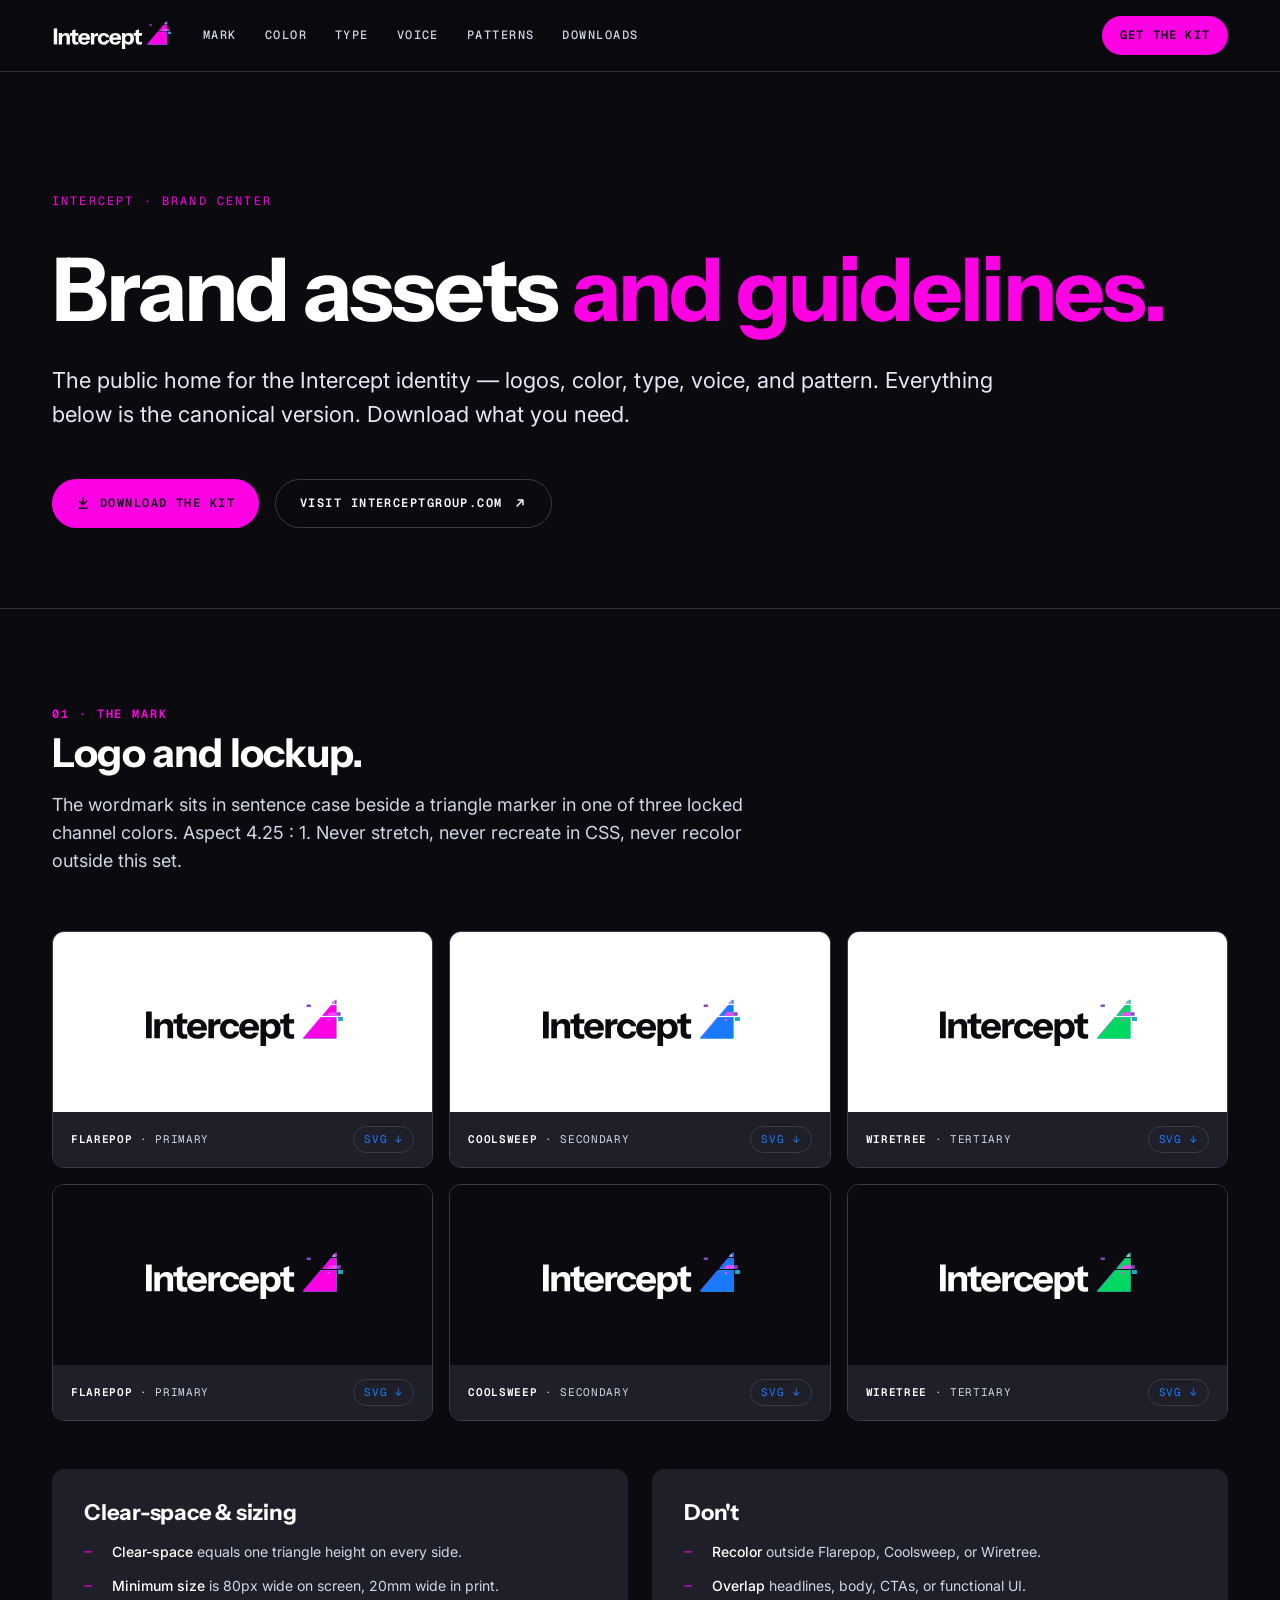
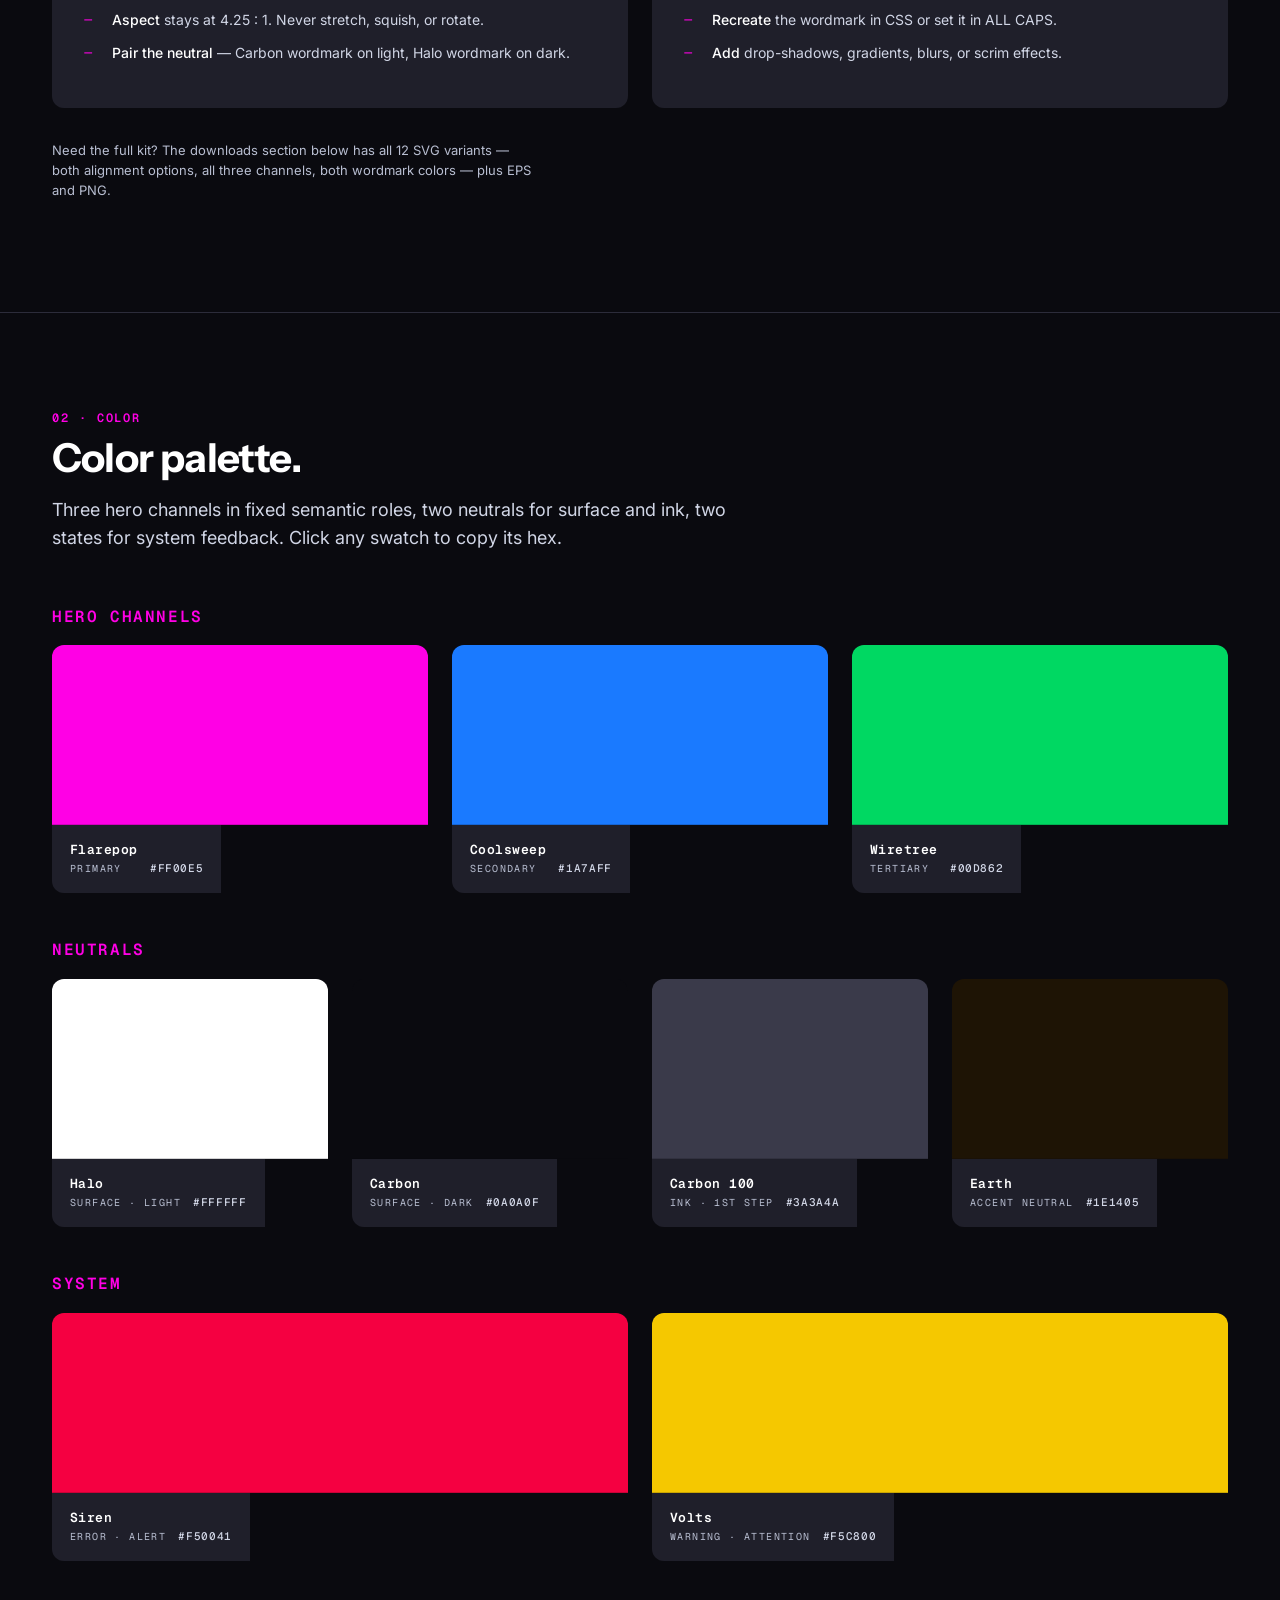
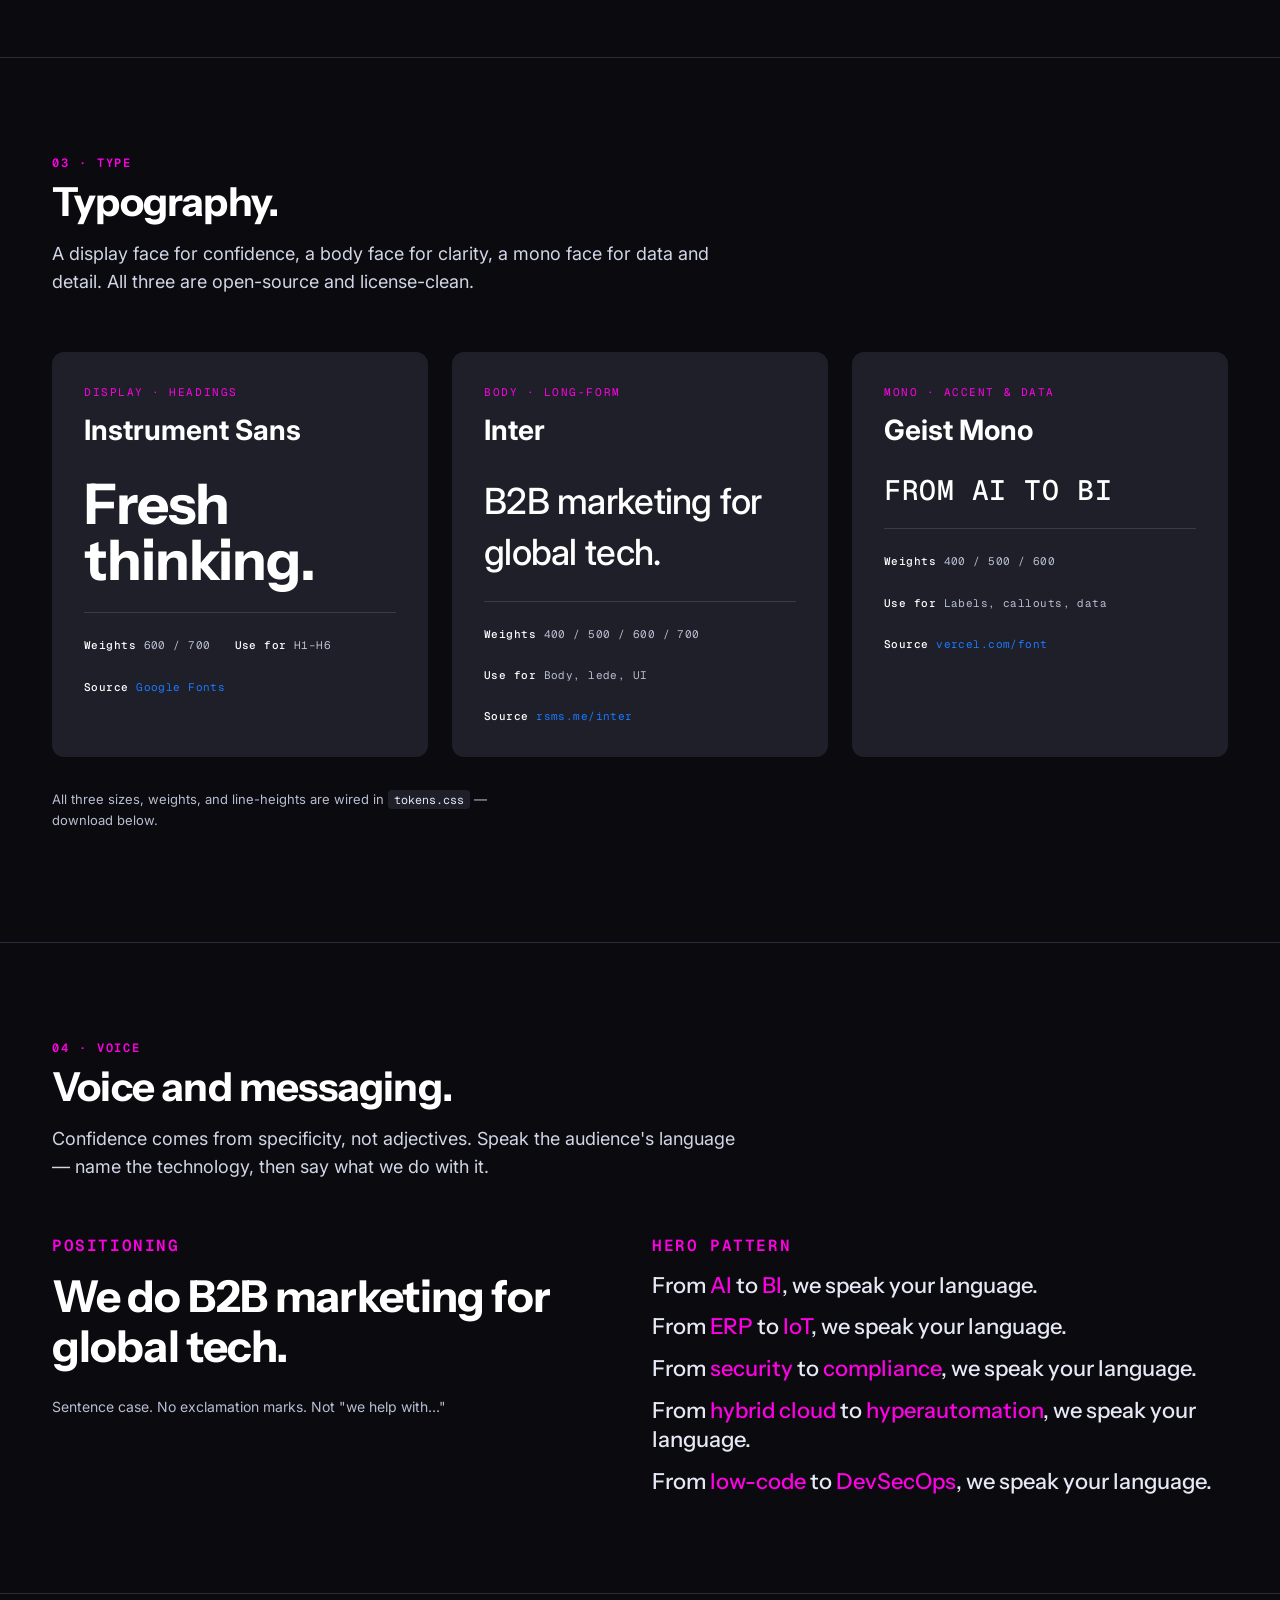
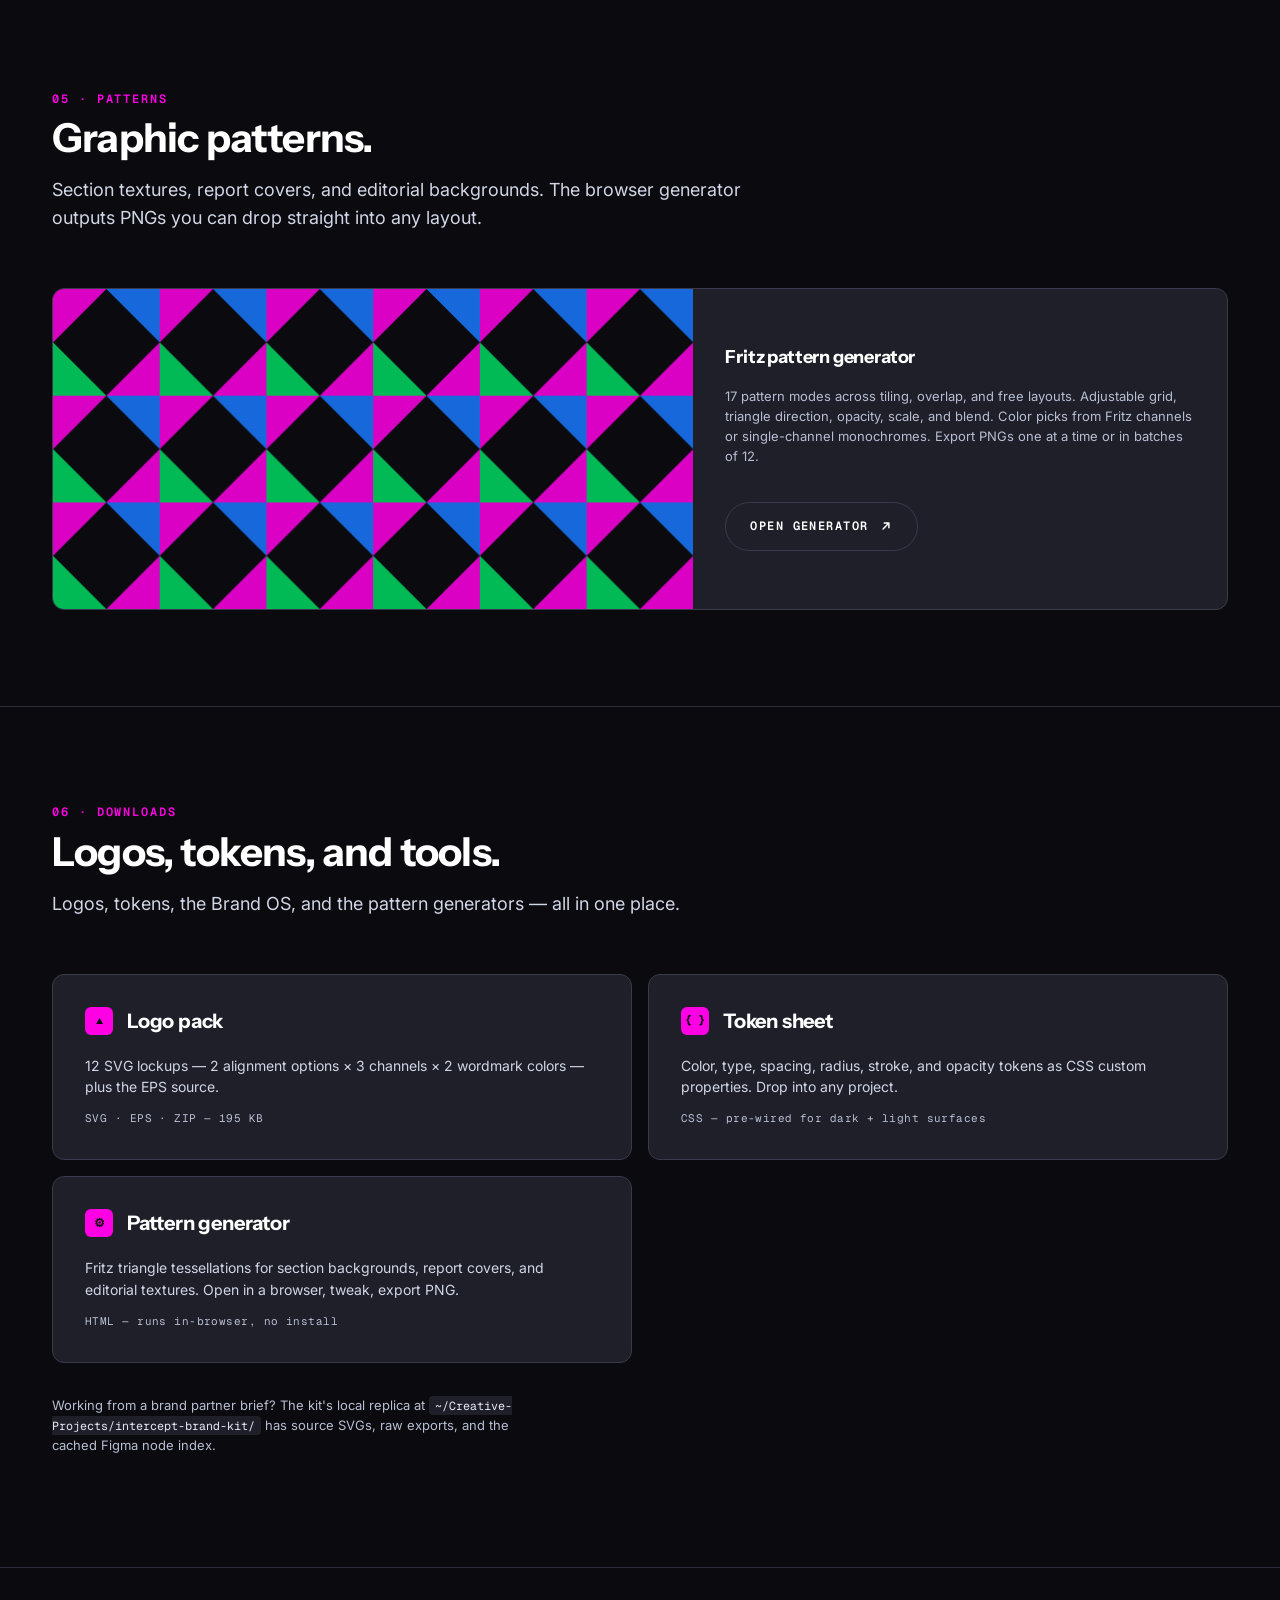
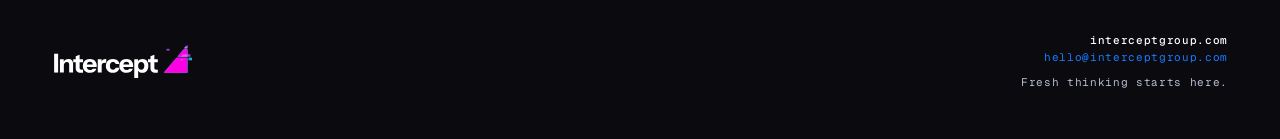
==== index.html @ 56658be9 "Intercept brand center — public brand book Self-contained brand book (logos, color, type, voice, pat" ====
<!doctype html>
<html lang="en">
<head>
  <meta charset="utf-8">
  <meta name="viewport" content="width=device-width, initial-scale=1">
  <title>Intercept brand center — logos, color, type, patterns, downloads</title>
  <meta name="description" content="The Intercept brand center. Download logos, copy color tokens, pull the type stack, and grab the Brand OS PDF.">

  <link rel="preconnect" href="https://fonts.googleapis.com">
  <link rel="preconnect" href="https://fonts.gstatic.com" crossorigin>
  <link href="https://fonts.googleapis.com/css2?family=Instrument+Sans:wght@500;600;700&family=Inter:wght@400;500;600;700&family=Geist+Mono:wght@400;500;600&display=swap" rel="stylesheet">

  <style>
    :root {
      /* Hero channels — locked semantic roles */
      --flarepop:   #ff00e5;   /* primary   */
      --coolsweep:  #1a7aff;   /* secondary */
      --wiretree:   #00d862;   /* tertiary  */

      /* System states */
      --siren:      #f50041;
      --volts:      #f5c800;

      /* Neutrals */
      --halo:       #ffffff;
      --halo-300:   #e6e9f5;
      --halo-400:   #d1d6e6;
      --halo-500:   #b8bed1;
      --carbon-100: #3a3a4a;
      --carbon-200: #2c2c3a;
      --carbon-300: #1f1f2a;
      --carbon-400: #14141c;
      --carbon-500: #0a0a0f;
      --earth:      #1e1405;

      /* Type stack */
      --font-display: 'Instrument Sans', system-ui, sans-serif;
      --font-body:    'Inter', system-ui, sans-serif;
      --font-mono:    'Geist Mono', ui-monospace, 'SF Mono', monospace;

      --container: 1240px;
      --r-s: 8px;
      --r-m: 12px;
      --r-l: 16px;
    }

    *, *::before, *::after { box-sizing: border-box; }
    html, body { margin: 0; padding: 0; }
    body {
      background: var(--carbon-500);
      color: var(--halo);
      font-family: var(--font-body);
      font-size: 16px;
      line-height: 1.55;
      -webkit-font-smoothing: antialiased;
    }

    a { color: var(--coolsweep); text-decoration: none; transition: color .15s; }
    a:hover { color: var(--flarepop); }

    /* === Type === */
    h1, h2, h3, h4 {
      font-family: var(--font-display);
      font-weight: 700;
      line-height: 1.1;
      letter-spacing: -0.02em;
      margin: 0 0 16px;
      color: var(--halo);
    }
    h1 { font-size: clamp(48px, 7vw, 88px); letter-spacing: -0.03em; }
    h2 { font-size: clamp(28px, 4vw, 40px); }
    h3 { font-size: 22px; letter-spacing: -0.01em; }
    h4 { font-size: 16px; font-family: var(--font-mono); font-weight: 600; letter-spacing: 0.1em; text-transform: uppercase; color: var(--flarepop); }
    p { margin: 0 0 16px; max-width: 60ch; }
    .lede { font-size: 18px; color: var(--halo-400); max-width: 64ch; }
    .muted { color: var(--halo-500); }
    code, kbd { font-family: var(--font-mono); font-size: 0.9em; background: var(--carbon-300); padding: 2px 6px; border-radius: 4px; color: var(--halo-300); }

    /* === Layout === */
    .container { max-width: var(--container); margin: 0 auto; padding: 0 32px; }
    section { padding: 96px 0; border-top: 1px solid var(--carbon-200); }
    section:first-of-type { border-top: 0; }
    section[data-anchor] { scroll-margin-top: 80px; }
    .section-num {
      font-family: var(--font-mono);
      font-size: 12px;
      font-weight: 600;
      letter-spacing: 0.16em;
      text-transform: uppercase;
      color: var(--flarepop);
      display: block;
      margin-bottom: 8px;
    }
    .section-head { margin-bottom: 56px; }
    .grid { display: grid; gap: 24px; }
    .grid--2 { grid-template-columns: repeat(2, 1fr); }
    .grid--3 { grid-template-columns: repeat(3, 1fr); }
    .grid--4 { grid-template-columns: repeat(4, 1fr); }
    .grid--auto { grid-template-columns: repeat(auto-fit, minmax(240px, 1fr)); }

    /* === Top nav === */
    .topbar {
      position: sticky; top: 0; z-index: 30;
      background: rgba(10, 10, 15, 0.86);
      backdrop-filter: blur(12px);
      -webkit-backdrop-filter: blur(12px);
      border-bottom: 1px solid var(--carbon-200);
    }
    .topbar__inner {
      display: flex; align-items: center; gap: 32px;
      max-width: var(--container); margin: 0 auto;
      padding: 16px 32px;
    }
    .topbar__logo svg { display: block; height: 28px; width: 119px; overflow: visible; }
    .topbar nav { display: flex; gap: 28px; flex-wrap: wrap; }
    .topbar nav a {
      font-family: var(--font-mono);
      font-size: 12px;
      font-weight: 500;
      letter-spacing: 0.12em;
      text-transform: uppercase;
      color: var(--halo-400);
    }
    .topbar nav a:hover { color: var(--halo); }
    .topbar__cta {
      margin-left: auto;
      padding: 10px 18px;
      background: var(--flarepop);
      color: var(--carbon-500);
      border-radius: 999px;
      font-family: var(--font-mono);
      font-size: 12px;
      font-weight: 600;
      letter-spacing: 0.1em;
      text-transform: uppercase;
    }
    .topbar__cta:hover { background: var(--halo); color: var(--carbon-500); }

    /* === Hero === */
    .hero { padding: 120px 0 80px; }
    .hero__eyebrow {
      font-family: var(--font-mono);
      font-size: 12px;
      letter-spacing: 0.18em;
      text-transform: uppercase;
      color: var(--flarepop);
      margin-bottom: 32px;
    }
    .hero h1 em { font-style: normal; color: var(--flarepop); }
    .hero__lede {
      font-size: 22px;
      color: var(--halo-300);
      max-width: 68ch;
      margin-top: 24px;
    }
    .hero__cta-row {
      margin-top: 48px;
      display: flex;
      gap: 16px;
      flex-wrap: wrap;
    }

    /* Buttons */
    .btn {
      display: inline-flex;
      align-items: center;
      gap: 10px;
      padding: 14px 24px;
      border-radius: 999px;
      font-family: var(--font-mono);
      font-size: 12px;
      font-weight: 600;
      letter-spacing: 0.12em;
      text-transform: uppercase;
      transition: transform .15s, background .15s, color .15s;
      cursor: pointer;
      border: 0;
    }
    .btn--primary {
      background: var(--flarepop);
      color: var(--carbon-500);
    }
    .btn--primary:hover { background: var(--halo); color: var(--carbon-500); }
    .btn--ghost {
      background: transparent;
      color: var(--halo);
      border: 1px solid var(--carbon-100);
    }
    .btn--ghost:hover { border-color: var(--flarepop); color: var(--flarepop); }
    .btn svg { width: 14px; height: 14px; flex: 0 0 14px; }

    /* === The mark === */
    .mark-grid {
      display: grid;
      grid-template-columns: repeat(3, 1fr);
      gap: 16px;
    }
    .lockup-card {
      border-radius: var(--r-m);
      overflow: hidden;
      border: 1px solid var(--carbon-100);
    }
    .lockup-card__canvas {
      display: flex;
      align-items: center;
      justify-content: center;
      padding: 56px 28px;
      min-height: 180px;
    }
    .lockup-card[data-bg="halo"]   .lockup-card__canvas { background: var(--halo); }
    .lockup-card[data-bg="carbon"] .lockup-card__canvas { background: var(--carbon-500); }
    .lockup-card__meta {
      display: flex;
      justify-content: space-between;
      align-items: center;
      gap: 12px;
      padding: 14px 18px;
      background: var(--carbon-300);
      font-family: var(--font-mono);
      font-size: 11px;
      letter-spacing: 0.06em;
      text-transform: uppercase;
      color: var(--halo-400);
    }
    .lockup-card__meta b { color: var(--halo); font-weight: 600; }
    .lockup-card__dl {
      font-family: var(--font-mono);
      font-size: 11px;
      letter-spacing: 0.08em;
      text-transform: uppercase;
      color: var(--coolsweep);
      padding: 4px 10px;
      border: 1px solid var(--carbon-100);
      border-radius: 999px;
      transition: all .15s;
    }
    .lockup-card__dl:hover {
      color: var(--carbon-500);
      background: var(--flarepop);
      border-color: var(--flarepop);
    }

    /* The lockup itself */
    .lockup-svg {
      display: block;
      width: 200px;
      aspect-ratio: 324.005 / 76.2147;
      overflow: visible;
    }
    .lockup--flarepop  { --logo-channel: var(--flarepop); }
    .lockup--coolsweep { --logo-channel: var(--coolsweep); }
    .lockup--wiretree  { --logo-channel: var(--wiretree); }
    .lockup--on-halo   { --logo-wordmark: var(--carbon-500); }
    .lockup--on-carbon { --logo-wordmark: var(--halo); }

    /* Mark rules card */
    .rules-card {
      background: var(--carbon-300);
      border-radius: var(--r-m);
      padding: 32px;
    }
    .rules-card h3 { color: var(--halo); margin-bottom: 16px; }
    .rules-card ul { list-style: none; padding: 0; margin: 0; }
    .rules-card li {
      position: relative;
      padding-left: 28px;
      margin-bottom: 12px;
      font-size: 14px;
      color: var(--halo-400);
      line-height: 1.55;
    }
    .rules-card li::before {
      content: "—";
      position: absolute; left: 0;
      color: var(--flarepop);
      font-family: var(--font-mono);
    }
    .rules-card li b { color: var(--halo); font-weight: 500; }

    /* === Color === */
    .swatch {
      position: relative;
      display: flex;
      flex-direction: column;
      border-radius: var(--r-m);
      overflow: hidden;
      cursor: pointer;
      background: transparent;
      border: 0;
      padding: 0;
      width: 100%;
      text-align: left;
      transition: transform .18s ease;
      font-family: inherit;
    }
    .swatch:hover { transform: translateY(-3px); }
    .swatch:focus-visible { outline: 2px solid var(--flarepop); outline-offset: 4px; }
    .swatch__chip {
      height: 180px;
      width: 100%;
      display: block;
      position: relative;
    }
    .swatch__chip::after {
      /* Hairline divider that respects the chip color — only visible on the
         transition between chip and meta, never as a full frame. */
      content: "";
      position: absolute;
      left: 0; right: 0; bottom: 0;
      height: 1px;
      background: rgba(10, 10, 15, 0.18);
    }
    .swatch__meta {
      padding: 16px 18px 18px;
      background: var(--carbon-300);
      display: flex;
      justify-content: space-between;
      align-items: flex-end;
      gap: 12px;
      font-family: var(--font-mono);
      font-size: 12px;
      letter-spacing: 0.04em;
    }
    .swatch__name {
      display: flex;
      flex-direction: column;
      gap: 4px;
    }
    .swatch__name b {
      color: var(--halo);
      font-weight: 600;
      font-size: 13px;
    }
    .swatch__role {
      font-size: 10px;
      letter-spacing: 0.14em;
      text-transform: uppercase;
      color: var(--halo-500);
    }
    .swatch__hex {
      color: var(--halo-400);
      font-variant-numeric: tabular-nums;
      font-weight: 500;
      font-size: 11px;
      letter-spacing: 0.06em;
      transition: color .15s;
    }
    .swatch:hover .swatch__hex { color: var(--halo); }
    .swatch.copied .swatch__hex { color: var(--wiretree); }
    .swatch.copied .swatch__hex::after {
      content: "  ✓";
      margin-left: 4px;
    }

    /* Pattern card — single wide variant */
    .pattern-card--wide {
      display: grid;
      grid-template-columns: 1.2fr 1fr;
      align-items: stretch;
    }
    .pattern-card--wide .pattern-card__preview {
      height: auto;
      min-height: 260px;
    }
    .pattern-card--wide .pattern-card__meta {
      padding: 32px;
      display: flex;
      flex-direction: column;
      gap: 12px;
      justify-content: center;
    }
    .pattern-card--wide .pattern-card__meta .btn { align-self: flex-start; margin-top: 8px; }
    @media (max-width: 760px) {
      .pattern-card--wide { grid-template-columns: 1fr; }
    }

    /* === Type === */
    .type-card {
      background: var(--carbon-300);
      border-radius: var(--r-m);
      padding: 32px;
    }
    .type-card__role {
      font-family: var(--font-mono);
      font-size: 11px;
      letter-spacing: 0.14em;
      text-transform: uppercase;
      color: var(--flarepop);
      margin-bottom: 8px;
    }
    .type-card__name {
      font-size: 28px;
      font-weight: 700;
      margin: 0 0 24px;
      color: var(--halo);
    }
    .type-sample {
      font-size: 56px;
      line-height: 1;
      margin: 24px 0;
      color: var(--halo);
      letter-spacing: -0.02em;
    }
    .type-sample--display { font-family: var(--font-display); font-weight: 700; }
    .type-sample--body    { font-family: var(--font-body);    font-weight: 500; font-size: 36px; line-height: 1.4; }
    .type-sample--mono    { font-family: var(--font-mono);    font-weight: 500; font-size: 28px; letter-spacing: 0.02em; }
    .type-card__meta {
      margin-top: 24px;
      padding-top: 24px;
      border-top: 1px solid var(--carbon-100);
      display: flex;
      gap: 24px;
      flex-wrap: wrap;
      font-family: var(--font-mono);
      font-size: 11px;
      color: var(--halo-500);
      letter-spacing: 0.04em;
    }
    .type-card__meta b { color: var(--halo); font-weight: 500; }

    /* === Voice === */
    .voice-quote {
      font-family: var(--font-display);
      font-weight: 700;
      font-size: clamp(28px, 4vw, 44px);
      line-height: 1.15;
      letter-spacing: -0.02em;
      color: var(--halo);
      max-width: 24ch;
      margin: 0 0 24px;
    }
    .voice-list {
      list-style: none;
      padding: 0;
      margin: 0;
      display: flex;
      flex-direction: column;
      gap: 12px;
    }
    .voice-list li {
      font-family: var(--font-display);
      font-weight: 500;
      font-size: 22px;
      color: var(--halo-300);
      line-height: 1.35;
    }
    .voice-list li b { color: var(--flarepop); font-weight: 500; }

    /* === Pattern === */
    .pattern-card {
      background: var(--carbon-300);
      border-radius: var(--r-m);
      overflow: hidden;
      border: 1px solid var(--carbon-100);
    }
    .pattern-card__preview {
      height: 180px;
      display: flex;
      align-items: center;
      justify-content: center;
      position: relative;
      overflow: hidden;
    }
    .pattern-card__preview svg { width: 100%; height: 100%; }
    .pattern-card__meta {
      padding: 20px 24px;
    }
    .pattern-card__meta h3 { font-size: 18px; margin-bottom: 6px; }
    .pattern-card__meta p { font-size: 13px; color: var(--halo-500); margin: 0 0 16px; }

    /* === Downloads === */
    .download-grid {
      display: grid;
      grid-template-columns: repeat(2, 1fr);
      gap: 16px;
    }
    .download-card {
      display: flex;
      flex-direction: column;
      gap: 20px;
      padding: 32px;
      background: var(--carbon-300);
      border-radius: var(--r-m);
      border: 1px solid var(--carbon-100);
      transition: border-color .15s;
    }
    .download-card:hover { border-color: var(--flarepop); }
    .download-card h3 {
      font-size: 20px;
      margin: 0;
      display: flex;
      align-items: center;
      gap: 14px;
    }
    .download-card h3 .ico {
      width: 28px;
      height: 28px;
      border-radius: 6px;
      background: var(--flarepop);
      display: inline-flex;
      align-items: center;
      justify-content: center;
      color: var(--carbon-500);
      font-family: var(--font-mono);
      font-weight: 700;
      font-size: 12px;
      flex: 0 0 28px;
    }
    .download-card p {
      font-size: 14px;
      color: var(--halo-400);
      margin: 0;
      flex: 1;
    }
    .download-card__meta {
      font-family: var(--font-mono);
      font-size: 11px;
      letter-spacing: 0.04em;
      color: var(--halo-500);
      margin-top: -8px;
    }

    /* === Footer === */
    footer {
      padding: 64px 0 48px;
      border-top: 1px solid var(--carbon-200);
    }
    footer .container {
      display: flex;
      align-items: center;
      justify-content: space-between;
      gap: 24px;
      flex-wrap: wrap;
    }
    footer .lockup-svg { width: 140px; }
    footer .footer-meta {
      font-family: var(--font-mono);
      font-size: 11px;
      letter-spacing: 0.06em;
      color: var(--halo-500);
      text-align: right;
    }
    footer .footer-meta b { color: var(--halo); font-weight: 500; }
    footer .footer-meta a { color: var(--coolsweep); }

    @media (max-width: 880px) {
      section { padding: 64px 0; }
      .topbar nav { display: none; }
      .mark-grid, .grid--2, .grid--3, .grid--4, .download-grid {
        grid-template-columns: 1fr;
      }
      .hero { padding: 64px 0 48px; }
      .hero__lede { font-size: 18px; }
    }
  </style>
</head>
<body>

<!-- ============ Lockup symbol library ============ -->
<svg width="0" height="0" style="position:absolute;pointer-events:none;" aria-hidden="true" focusable="false">
  <defs>
    <symbol id="intercept-lockup" viewBox="0 -9 324.005 76.2147" preserveAspectRatio="xMidYMid meet" overflow="visible">
      <g transform="translate(0, -8.78)">
        <g>
          <path d="M297.818 26.7875L302.654 21.1099H320.22V26.7875H297.818Z" fill="#8846C9"/>
          <path d="M305.145 7.49026L309.399 2.50825H311.162V7.49026H305.145Z" fill="#1DABC1"/>
          <path d="M272.002 8.52534H265.143V12.8442H272.002V8.52534Z" fill="#8846C9"/>
          <path d="M324.005 29.0518H315.901V35.2955H324.005V29.0518Z" fill="#1DABC1"/>
        </g>
        <g>
          <path opacity="0.7"  d="M312.062 29.1486V63.5754H258.144L287.407 29.1486H312.062ZM312.062 26.7228H289.469L303.768 9.90058H312.062V26.7228ZM312.062 7.47382H305.83L312.062 0.14179V7.47382Z" fill="#A855F7"/>
          <path opacity="0.42" d="M313.421 29.1485V63.4336H259.503L288.646 29.1485H313.421ZM313.421 26.7227H290.707L305.006 9.90044H313.421V26.7227ZM313.421 7.47368H307.069L313.421 4.57764e-05V7.47368Z" fill="#6366F1"/>
          <path opacity="0.7"  d="M314.102 29.1493V63.9999H260.183L289.806 29.1493H314.102ZM314.102 26.7225H291.869L306.168 9.90025H314.102V26.7225ZM314.102 7.47349H308.23L314.102 0.566262V7.47349Z" fill="#22D3EE"/>
        </g>
        <path d="M313.195 29.2138V63.8583H259.277L288.724 29.2138H313.195ZM313.195 26.787H290.787L305.126 9.91692H313.195V26.787ZM313.195 7.49016H307.189L313.195 0.424735V7.49016Z" fill="var(--logo-channel, #FF00E5)"/>
        <g>
          <path d="M303.01 32.5619H299.063V35.3926H303.01V32.5619Z" fill="#5154C4"/>
          <path d="M313.2 26.7875H297.818L302.654 21.1099H313.2V26.7875Z"  fill="#FF44F9"/>
          <path d="M307.183 7.49016L311.162 2.81548V7.49016H307.183Z"       fill="#FFA9F8"/>
          <path d="M299.063 32.5619H303.01V35.3926H299.063V32.5619Z"         fill="#FF52F9"/>
        </g>
      </g>
      <g fill="var(--logo-wordmark, #ffffff)">
        <path d="M4.85695 54.8039V11.2147H14.1252V54.8039H4.85695Z"/>
        <path d="M18.3324 54.8039V23.9282H27.1794V31.1931H27.36V54.8039H18.3324ZM39.6976 54.8039V35.6731C39.6976 33.9779 39.2563 32.7066 38.3736 31.859C37.531 31.0115 36.2872 30.5877 34.6422 30.5877C33.2379 30.5877 31.9741 30.9106 30.8506 31.5563C29.7673 32.2021 28.9047 33.09 28.2627 34.2201C27.6609 35.3502 27.36 36.6821 27.36 38.2158L26.5776 30.7693C27.5807 28.5091 29.0451 26.7131 30.971 25.3812C32.937 24.0089 35.3443 23.3228 38.193 23.3228C41.6034 23.3228 44.2114 24.2915 46.0169 26.2288C47.8224 28.1257 48.7252 30.6886 48.7252 33.9174V54.8039H39.6976Z"/>
        <path d="M66.4586 55.4698C62.5266 55.4698 59.5977 54.5214 57.6718 52.6244C55.7861 50.6871 54.8432 47.761 54.8432 43.8461V17.0266L63.8707 13.6363V44.1488C63.8707 45.521 64.2519 46.5502 65.0142 47.2363C65.7766 47.9224 66.9602 48.2655 68.5651 48.2655C69.1669 48.2655 69.7286 48.205 70.2502 48.0839C70.7718 47.9628 71.2934 47.8215 71.815 47.6601V54.5617C71.2934 54.8442 70.5511 55.0662 69.5882 55.2277C68.6654 55.3891 67.6222 55.4698 66.4586 55.4698ZM49.1258 30.8298V23.9282H71.815V30.8298H49.1258Z"/>
        <path d="M88.2042 55.4093C84.7938 55.4093 81.8247 54.7434 79.297 53.4115C76.7693 52.0392 74.8033 50.1423 73.399 47.7206C72.0349 45.299 71.3528 42.5142 71.3528 39.3661C71.3528 36.1776 72.0349 33.3927 73.399 31.0115C74.8033 28.5898 76.7493 26.7131 79.2368 25.3812C81.7244 24.0089 84.6132 23.3228 87.9033 23.3228C91.073 23.3228 93.8213 23.9686 96.1484 25.2601C98.4755 26.5516 100.281 28.3477 101.565 30.6482C102.849 32.9488 103.491 35.6529 103.491 38.7606C103.491 39.4064 103.471 40.0118 103.431 40.5769C103.391 41.1015 103.33 41.606 103.25 42.0904H76.6489V36.0969H95.9679L94.4031 37.1866C94.4031 34.6843 93.8013 32.8479 92.5976 31.6774C91.434 30.4666 89.8292 29.8612 87.7829 29.8612C85.4157 29.8612 83.5701 30.6684 82.246 32.2828C80.9621 33.8972 80.3201 36.3188 80.3201 39.5477C80.3201 42.6958 80.9621 45.0367 82.246 46.5704C83.5701 48.1041 85.5361 48.8709 88.144 48.8709C89.5884 48.8709 90.8322 48.6288 91.8754 48.1444C92.9186 47.6601 93.701 46.8731 94.2226 45.7834H102.708C101.705 48.77 99.9801 51.1311 97.5327 52.8666C95.1253 54.5617 92.0158 55.4093 88.2042 55.4093Z"/>
        <path d="M105.911 54.8039V23.9282H114.758V31.1931H114.939V54.8039H105.911ZM114.939 38.7001L114.156 31.3747C114.879 28.7513 116.062 26.7534 117.707 25.3812C119.352 24.0089 121.399 23.3228 123.846 23.3228C124.608 23.3228 125.17 23.4035 125.531 23.565V32.0406C125.331 31.9599 125.05 31.9196 124.689 31.9196C124.328 31.8792 123.886 31.859 123.365 31.859C120.476 31.859 118.349 32.3837 116.985 33.4331C115.621 34.4421 114.939 36.1978 114.939 38.7001Z"/>
        <path d="M140.916 55.4093C137.706 55.4093 134.877 54.7232 132.43 53.3509C129.982 51.9787 128.056 50.0817 126.652 47.6601C125.288 45.2385 124.606 42.4738 124.606 39.3661C124.606 36.2583 125.288 33.4936 126.652 31.072C128.056 28.6504 129.982 26.7534 132.43 25.3812C134.877 24.0089 137.706 23.3228 140.916 23.3228C143.604 23.3228 146.011 23.8273 148.138 24.8363C150.304 25.805 152.07 27.157 153.434 28.8925C154.838 30.628 155.741 32.6662 156.142 35.0071H147.415C146.974 33.5138 146.172 32.3837 145.008 31.6169C143.885 30.85 142.561 30.4666 141.036 30.4666C139.592 30.4666 138.328 30.8298 137.244 31.5563C136.201 32.2828 135.399 33.312 134.837 34.6439C134.275 35.9758 133.995 37.5498 133.995 39.3661C133.995 41.1823 134.275 42.7563 134.837 44.0882C135.399 45.4201 136.201 46.4493 137.244 47.1758C138.328 47.9023 139.592 48.2655 141.036 48.2655C142.561 48.2655 143.885 47.8821 145.008 47.1152C146.172 46.3484 146.974 45.2183 147.415 43.725H156.142C155.741 46.0659 154.838 48.1041 153.434 49.8396C152.07 51.5751 150.304 52.9473 148.138 53.9563C146.011 54.925 143.604 55.4093 140.916 55.4093Z"/>
        <path d="M172.668 55.4093C169.258 55.4093 166.289 54.7434 163.761 53.4115C161.233 52.0392 159.267 50.1423 157.863 47.7206C156.499 45.299 155.817 42.5142 155.817 39.3661C155.817 36.1776 156.499 33.3927 157.863 31.0115C159.267 28.5898 161.213 26.7131 163.701 25.3812C166.188 24.0089 169.077 23.3228 172.367 23.3228C175.537 23.3228 178.285 23.9686 180.612 25.2601C182.939 26.5516 184.745 28.3477 186.029 30.6482C187.313 32.9488 187.955 35.6529 187.955 38.7606C187.955 39.4064 187.935 40.0118 187.895 40.5769C187.854 41.1015 187.794 41.606 187.714 42.0904H161.113V36.0969H180.432L178.867 37.1866C178.867 34.6843 178.265 32.8479 177.062 31.6774C175.898 30.4666 174.293 29.8612 172.247 29.8612C169.88 29.8612 168.034 30.6684 166.71 32.2828C165.426 33.8972 164.784 36.3188 164.784 39.5477C164.784 42.6958 165.426 45.0367 166.71 46.5704C168.034 48.1041 170 48.8709 172.608 48.8709C174.052 48.8709 175.296 48.6288 176.339 48.1444C177.383 47.6601 178.165 46.8731 178.687 45.7834H187.172C186.169 48.77 184.444 51.1311 181.997 52.8666C179.589 54.5617 176.48 55.4093 172.668 55.4093Z"/>
        <path d="M209.092 55.4093C206.163 55.4093 203.816 54.7232 202.051 53.3509C200.286 51.9787 199.242 50.1019 198.921 47.7206L199.403 47.6601V67.2147H190.375V23.9282H199.222V30.7693L198.681 30.6482C199.122 28.388 200.326 26.6122 202.292 25.3206C204.258 23.9888 206.685 23.3228 209.574 23.3228C212.342 23.3228 214.73 23.9888 216.736 25.3206C218.782 26.6122 220.347 28.4486 221.43 30.8298C222.553 33.2111 223.115 36.0161 223.115 39.245C223.115 42.5142 222.533 45.3596 221.37 47.7812C220.206 50.2028 218.581 52.0796 216.495 53.4115C214.409 54.7434 211.941 55.4093 209.092 55.4093ZM206.565 48.1444C208.691 48.1444 210.416 47.3776 211.74 45.8439C213.064 44.3102 213.727 42.1307 213.727 39.3055C213.727 36.4803 213.044 34.321 211.68 32.8277C210.356 31.3343 208.611 30.5877 206.444 30.5877C204.358 30.5877 202.633 31.3545 201.269 32.8882C199.944 34.3815 199.282 36.5408 199.282 39.3661C199.282 42.1913 199.944 44.3707 201.269 45.9044C202.633 47.3978 204.398 48.1444 206.565 48.1444Z"/>
        <path d="M239.501 55.4698C235.569 55.4698 232.64 54.5214 230.714 52.6244C228.828 50.6871 227.885 47.761 227.885 43.8461V17.0266L236.913 13.6363V44.1488C236.913 45.521 237.294 46.5502 238.056 47.2363C238.819 47.9224 240.002 48.2655 241.607 48.2655C242.209 48.2655 242.771 48.205 243.292 48.0839C243.814 47.9628 244.335 47.8215 244.857 47.6601V54.5617C244.335 54.8442 243.593 55.0662 242.63 55.2277C241.707 55.3891 240.664 55.4698 239.501 55.4698ZM222.168 30.8298V23.9282H244.857V30.8298H222.168Z"/>
      </g>
    </symbol>
  </defs>
</svg>

<!-- ============ Top nav ============ -->
<header class="topbar">
  <div class="topbar__inner">
    <a href="#top" class="topbar__logo" aria-label="Intercept">
      <svg class="lockup--flarepop lockup--on-carbon"><use href="#intercept-lockup"/></svg>
    </a>
    <nav>
      <a href="#mark">Mark</a>
      <a href="#color">Color</a>
      <a href="#type">Type</a>
      <a href="#voice">Voice</a>
      <a href="#patterns">Patterns</a>
      <a href="#downloads">Downloads</a>
    </nav>
    <a class="topbar__cta" href="#downloads">Get the kit</a>
  </div>
</header>

<!-- ============ Hero ============ -->
<section class="hero" id="top">
  <div class="container">
    <p class="hero__eyebrow">Intercept · brand center</p>
    <h1>Brand assets <em>and guidelines.</em></h1>
    <p class="hero__lede">The public home for the Intercept identity — logos, color, type, voice, and pattern. Everything below is the canonical version. Download what you need.</p>
    <div class="hero__cta-row">
      <a class="btn btn--primary" href="#downloads">
        <svg viewBox="0 0 24 24" fill="none" stroke="currentColor" stroke-width="2.5" stroke-linecap="round" stroke-linejoin="round"><path d="M12 3v12m-6-6l6 6 6-6"/><path d="M5 21h14"/></svg>
        Download the kit
      </a>
      <a class="btn btn--ghost" href="https://interceptgroup.com" target="_blank" rel="noopener">
        Visit interceptgroup.com
        <svg viewBox="0 0 24 24" fill="none" stroke="currentColor" stroke-width="2.5" stroke-linecap="round" stroke-linejoin="round"><path d="M7 17L17 7M9 7h8v8"/></svg>
      </a>
    </div>
  </div>
</section>

<!-- ============ The mark ============ -->
<section id="mark" data-anchor>
  <div class="container">
    <header class="section-head">
      <span class="section-num">01 · The mark</span>
      <h2>Logo and lockup.</h2>
      <p class="lede">The wordmark sits in sentence case beside a triangle marker in one of three locked channel colors. Aspect 4.25 : 1. Never stretch, never recreate in CSS, never recolor outside this set.</p>
    </header>

    <div class="mark-grid">

      <article class="lockup-card" data-bg="halo">
        <div class="lockup-card__canvas">
          <svg class="lockup-svg lockup--flarepop lockup--on-halo" aria-label="Intercept lockup, Flarepop, light bg"><use href="#intercept-lockup"/></svg>
        </div>
        <div class="lockup-card__meta">
          <span><b>Flarepop</b> · primary</span>
          <a class="lockup-card__dl" href="assets/logo/pack/intercept-lockup-baseline-flarepop-on-halo.svg" download>SVG ↓</a>
        </div>
      </article>

      <article class="lockup-card" data-bg="halo">
        <div class="lockup-card__canvas">
          <svg class="lockup-svg lockup--coolsweep lockup--on-halo" aria-label="Intercept lockup, Coolsweep, light bg"><use href="#intercept-lockup"/></svg>
        </div>
        <div class="lockup-card__meta">
          <span><b>Coolsweep</b> · secondary</span>
          <a class="lockup-card__dl" href="assets/logo/pack/intercept-lockup-baseline-coolsweep-on-halo.svg" download>SVG ↓</a>
        </div>
      </article>

      <article class="lockup-card" data-bg="halo">
        <div class="lockup-card__canvas">
          <svg class="lockup-svg lockup--wiretree lockup--on-halo" aria-label="Intercept lockup, Wiretree, light bg"><use href="#intercept-lockup"/></svg>
        </div>
        <div class="lockup-card__meta">
          <span><b>Wiretree</b> · tertiary</span>
          <a class="lockup-card__dl" href="assets/logo/pack/intercept-lockup-baseline-wiretree-on-halo.svg" download>SVG ↓</a>
        </div>
      </article>

      <article class="lockup-card" data-bg="carbon">
        <div class="lockup-card__canvas">
          <svg class="lockup-svg lockup--flarepop lockup--on-carbon" aria-label="Intercept lockup, Flarepop, dark bg"><use href="#intercept-lockup"/></svg>
        </div>
        <div class="lockup-card__meta">
          <span><b>Flarepop</b> · primary</span>
          <a class="lockup-card__dl" href="assets/logo/pack/intercept-lockup-baseline-flarepop-on-carbon.svg" download>SVG ↓</a>
        </div>
      </article>

      <article class="lockup-card" data-bg="carbon">
        <div class="lockup-card__canvas">
          <svg class="lockup-svg lockup--coolsweep lockup--on-carbon" aria-label="Intercept lockup, Coolsweep, dark bg"><use href="#intercept-lockup"/></svg>
        </div>
        <div class="lockup-card__meta">
          <span><b>Coolsweep</b> · secondary</span>
          <a class="lockup-card__dl" href="assets/logo/pack/intercept-lockup-baseline-coolsweep-on-carbon.svg" download>SVG ↓</a>
        </div>
      </article>

      <article class="lockup-card" data-bg="carbon">
        <div class="lockup-card__canvas">
          <svg class="lockup-svg lockup--wiretree lockup--on-carbon" aria-label="Intercept lockup, Wiretree, dark bg"><use href="#intercept-lockup"/></svg>
        </div>
        <div class="lockup-card__meta">
          <span><b>Wiretree</b> · tertiary</span>
          <a class="lockup-card__dl" href="assets/logo/pack/intercept-lockup-baseline-wiretree-on-carbon.svg" download>SVG ↓</a>
        </div>
      </article>

    </div>

    <div class="grid grid--2" style="margin-top:48px;">
      <div class="rules-card">
        <h3>Clear-space & sizing</h3>
        <ul>
          <li><b>Clear-space</b> equals one triangle height on every side.</li>
          <li><b>Minimum size</b> is 80px wide on screen, 20mm wide in print.</li>
          <li><b>Aspect</b> stays at 4.25 : 1. Never stretch, squish, or rotate.</li>
          <li><b>Pair the neutral</b> — Carbon wordmark on light, Halo wordmark on dark.</li>
        </ul>
      </div>
      <div class="rules-card">
        <h3>Don't</h3>
        <ul>
          <li><b>Recolor</b> outside Flarepop, Coolsweep, or Wiretree.</li>
          <li><b>Overlap</b> headlines, body, CTAs, or functional UI.</li>
          <li><b>Recreate</b> the wordmark in CSS or set it in ALL CAPS.</li>
          <li><b>Add</b> drop-shadows, gradients, blurs, or scrim effects.</li>
        </ul>
      </div>
    </div>

    <p class="muted" style="margin-top:32px;font-size:13px;">Need the full kit? The downloads section below has all 12 SVG variants — both alignment options, all three channels, both wordmark colors — plus EPS and PNG.</p>
  </div>
</section>

<!-- ============ Color ============ -->
<section id="color" data-anchor>
  <div class="container">
    <header class="section-head">
      <span class="section-num">02 · Color</span>
      <h2>Color palette.</h2>
      <p class="lede">Three hero channels in fixed semantic roles, two neutrals for surface and ink, two states for system feedback. Click any swatch to copy its hex.</p>
    </header>

    <h4 style="margin-bottom:20px;">Hero channels</h4>
    <div class="grid grid--3" style="margin-bottom:48px;">
      <button class="swatch" data-hex="#FF00E5" type="button">
        <div class="swatch__chip" style="background:#ff00e5;"></div>
        <div class="swatch__meta">
          <span class="swatch__name"><b>Flarepop</b><span class="swatch__role">primary</span></span>
          <span class="swatch__hex">#FF00E5</span>
        </div>
      </button>
      <button class="swatch" data-hex="#1A7AFF" type="button">
        <div class="swatch__chip" style="background:#1a7aff;"></div>
        <div class="swatch__meta">
          <span class="swatch__name"><b>Coolsweep</b><span class="swatch__role">secondary</span></span>
          <span class="swatch__hex">#1A7AFF</span>
        </div>
      </button>
      <button class="swatch" data-hex="#00D862" type="button">
        <div class="swatch__chip" style="background:#00d862;"></div>
        <div class="swatch__meta">
          <span class="swatch__name"><b>Wiretree</b><span class="swatch__role">tertiary</span></span>
          <span class="swatch__hex">#00D862</span>
        </div>
      </button>
    </div>

    <h4 style="margin-bottom:20px;">Neutrals</h4>
    <div class="grid grid--4" style="margin-bottom:48px;">
      <button class="swatch" data-hex="#FFFFFF" type="button">
        <div class="swatch__chip" style="background:#ffffff;"></div>
        <div class="swatch__meta">
          <span class="swatch__name"><b>Halo</b><span class="swatch__role">surface · light</span></span>
          <span class="swatch__hex">#FFFFFF</span>
        </div>
      </button>
      <button class="swatch" data-hex="#0A0A0F" type="button">
        <div class="swatch__chip" style="background:#0a0a0f;"></div>
        <div class="swatch__meta">
          <span class="swatch__name"><b>Carbon</b><span class="swatch__role">surface · dark</span></span>
          <span class="swatch__hex">#0A0A0F</span>
        </div>
      </button>
      <button class="swatch" data-hex="#3A3A4A" type="button">
        <div class="swatch__chip" style="background:#3a3a4a;"></div>
        <div class="swatch__meta">
          <span class="swatch__name"><b>Carbon 100</b><span class="swatch__role">ink · 1st step</span></span>
          <span class="swatch__hex">#3A3A4A</span>
        </div>
      </button>
      <button class="swatch" data-hex="#1E1405" type="button">
        <div class="swatch__chip" style="background:#1e1405;"></div>
        <div class="swatch__meta">
          <span class="swatch__name"><b>Earth</b><span class="swatch__role">accent neutral</span></span>
          <span class="swatch__hex">#1E1405</span>
        </div>
      </button>
    </div>

    <h4 style="margin-bottom:20px;">System</h4>
    <div class="grid grid--2">
      <button class="swatch" data-hex="#F50041" type="button">
        <div class="swatch__chip" style="background:#f50041;"></div>
        <div class="swatch__meta">
          <span class="swatch__name"><b>Siren</b><span class="swatch__role">error · alert</span></span>
          <span class="swatch__hex">#F50041</span>
        </div>
      </button>
      <button class="swatch" data-hex="#F5C800" type="button">
        <div class="swatch__chip" style="background:#f5c800;"></div>
        <div class="swatch__meta">
          <span class="swatch__name"><b>Volts</b><span class="swatch__role">warning · attention</span></span>
          <span class="swatch__hex">#F5C800</span>
        </div>
      </button>
    </div>
  </div>
</section>

<!-- ============ Type ============ -->
<section id="type" data-anchor>
  <div class="container">
    <header class="section-head">
      <span class="section-num">03 · Type</span>
      <h2>Typography.</h2>
      <p class="lede">A display face for confidence, a body face for clarity, a mono face for data and detail. All three are open-source and license-clean.</p>
    </header>

    <div class="grid grid--auto">

      <div class="type-card">
        <div class="type-card__role">Display · headings</div>
        <div class="type-card__name">Instrument Sans</div>
        <div class="type-sample type-sample--display">Fresh thinking.</div>
        <div class="type-card__meta">
          <span><b>Weights</b> 600 / 700</span>
          <span><b>Use for</b> H1–H6</span>
          <span><b>Source</b> <a href="https://fonts.google.com/specimen/Instrument+Sans" target="_blank" rel="noopener">Google Fonts</a></span>
        </div>
      </div>

      <div class="type-card">
        <div class="type-card__role">Body · long-form</div>
        <div class="type-card__name">Inter</div>
        <div class="type-sample type-sample--body">B2B marketing for global tech.</div>
        <div class="type-card__meta">
          <span><b>Weights</b> 400 / 500 / 600 / 700</span>
          <span><b>Use for</b> Body, lede, UI</span>
          <span><b>Source</b> <a href="https://rsms.me/inter/" target="_blank" rel="noopener">rsms.me/inter</a></span>
        </div>
      </div>

      <div class="type-card">
        <div class="type-card__role">Mono · accent &amp; data</div>
        <div class="type-card__name">Geist Mono</div>
        <div class="type-sample type-sample--mono">FROM AI TO BI</div>
        <div class="type-card__meta">
          <span><b>Weights</b> 400 / 500 / 600</span>
          <span><b>Use for</b> Labels, callouts, data</span>
          <span><b>Source</b> <a href="https://vercel.com/font" target="_blank" rel="noopener">vercel.com/font</a></span>
        </div>
      </div>

    </div>

    <p class="muted" style="margin-top:32px;font-size:13px;">All three sizes, weights, and line-heights are wired in <code>tokens.css</code> — download below.</p>
  </div>
</section>

<!-- ============ Voice ============ -->
<section id="voice" data-anchor>
  <div class="container">
    <header class="section-head">
      <span class="section-num">04 · Voice</span>
      <h2>Voice and messaging.</h2>
      <p class="lede">Confidence comes from specificity, not adjectives. Speak the audience's language — name the technology, then say what we do with it.</p>
    </header>

    <div class="grid grid--2">

      <div>
        <h4 style="margin-bottom:16px;">Positioning</h4>
        <p class="voice-quote">We do B2B marketing for global tech.</p>
        <p class="muted" style="font-size:14px;">Sentence case. No exclamation marks. Not "we help with…"</p>
      </div>

      <div>
        <h4 style="margin-bottom:16px;">Hero pattern</h4>
        <ul class="voice-list">
          <li>From <b>AI</b> to <b>BI</b>, we speak your language.</li>
          <li>From <b>ERP</b> to <b>IoT</b>, we speak your language.</li>
          <li>From <b>security</b> to <b>compliance</b>, we speak your language.</li>
          <li>From <b>hybrid cloud</b> to <b>hyperautomation</b>, we speak your language.</li>
          <li>From <b>low-code</b> to <b>DevSecOps</b>, we speak your language.</li>
        </ul>
      </div>

    </div>
  </div>
</section>

<!-- ============ Patterns ============ -->
<section id="patterns" data-anchor>
  <div class="container">
    <header class="section-head">
      <span class="section-num">05 · Patterns</span>
      <h2>Graphic patterns.</h2>
      <p class="lede">Section textures, report covers, and editorial backgrounds. The browser generator outputs PNGs you can drop straight into any layout.</p>
    </header>

    <article class="pattern-card pattern-card--wide">
      <div class="pattern-card__preview" style="background:#0a0a0f;">
        <svg viewBox="0 0 240 120" xmlns="http://www.w3.org/2000/svg">
          <defs>
            <pattern id="quilt" x="0" y="0" width="40" height="40" patternUnits="userSpaceOnUse">
              <polygon points="0,0 20,0 0,20" fill="#ff00e5" opacity="0.85"/>
              <polygon points="40,0 20,0 40,20" fill="#1a7aff" opacity="0.85"/>
              <polygon points="0,40 20,40 0,20" fill="#00d862" opacity="0.85"/>
              <polygon points="40,40 20,40 40,20" fill="#ff00e5" opacity="0.85"/>
            </pattern>
          </defs>
          <rect width="240" height="120" fill="url(#quilt)"/>
        </svg>
      </div>
      <div class="pattern-card__meta">
        <h3>Fritz pattern generator</h3>
        <p>17 pattern modes across tiling, overlap, and free layouts. Adjustable grid, triangle direction, opacity, scale, and blend. Color picks from Fritz channels or single-channel monochromes. Export PNGs one at a time or in batches of 12.</p>
        <a class="btn btn--ghost" href="generators/fritz-pattern-public.html" target="_blank" rel="noopener">
          Open generator
          <svg viewBox="0 0 24 24" fill="none" stroke="currentColor" stroke-width="2.5" stroke-linecap="round" stroke-linejoin="round"><path d="M7 17L17 7M9 7h8v8"/></svg>
        </a>
      </div>
    </article>
  </div>
</section>

<!-- ============ Downloads ============ -->
<section id="downloads" data-anchor>
  <div class="container">
    <header class="section-head">
      <span class="section-num">06 · Downloads</span>
      <h2>Logos, tokens, and tools.</h2>
      <p class="lede">Logos, tokens, the Brand OS, and the pattern generators — all in one place.</p>
    </header>

    <div class="download-grid">

      <a class="download-card" href="assets/logo/intercept-logo-pack.zip" download>
        <h3><span class="ico">▲</span>Logo pack</h3>
        <p>12 SVG lockups — 2 alignment options × 3 channels × 2 wordmark colors — plus the EPS source.</p>
        <span class="download-card__meta">SVG · EPS · ZIP — 195 KB</span>
      </a>

      <a class="download-card" href="tokens.css" download>
        <h3><span class="ico">{ }</span>Token sheet</h3>
        <p>Color, type, spacing, radius, stroke, and opacity tokens as CSS custom properties. Drop into any project.</p>
        <span class="download-card__meta">CSS — pre-wired for dark + light surfaces</span>
      </a>

      <a class="download-card" href="generators/fritz-pattern-public.html" target="_blank" rel="noopener">
        <h3><span class="ico">⚙</span>Pattern generator</h3>
        <p>Fritz triangle tessellations for section backgrounds, report covers, and editorial textures. Open in a browser, tweak, export PNG.</p>
        <span class="download-card__meta">HTML — runs in-browser, no install</span>
      </a>

    </div>

    <p class="muted" style="margin-top:32px;font-size:13px;">Working from a brand partner brief? The kit's local replica at <code>~/Creative-Projects/intercept-brand-kit/</code> has source SVGs, raw exports, and the cached Figma node index.</p>
  </div>
</section>

<!-- ============ Footer ============ -->
<footer>
  <div class="container">
    <svg class="lockup-svg lockup--flarepop lockup--on-carbon" aria-label="Intercept"><use href="#intercept-lockup"/></svg>
    <div class="footer-meta">
      <div><b>interceptgroup.com</b></div>
      <div><a href="mailto:hello@interceptgroup.com">hello@interceptgroup.com</a></div>
      <div style="margin-top:8px;color:var(--halo-500);">Fresh thinking starts here.</div>
    </div>
  </div>
</footer>

<script>
  // Click swatch → copy hex
  document.querySelectorAll('.swatch').forEach(btn => {
    btn.addEventListener('click', async () => {
      const hex = btn.dataset.hex;
      try {
        await navigator.clipboard.writeText(hex);
      } catch (_) {
        const ta = document.createElement('textarea');
        ta.value = hex; document.body.appendChild(ta);
        ta.select(); document.execCommand('copy');
        ta.remove();
      }
      btn.classList.add('copied');
      setTimeout(() => btn.classList.remove('copied'), 1200);
    });
  });
</script>

</body>
</html>
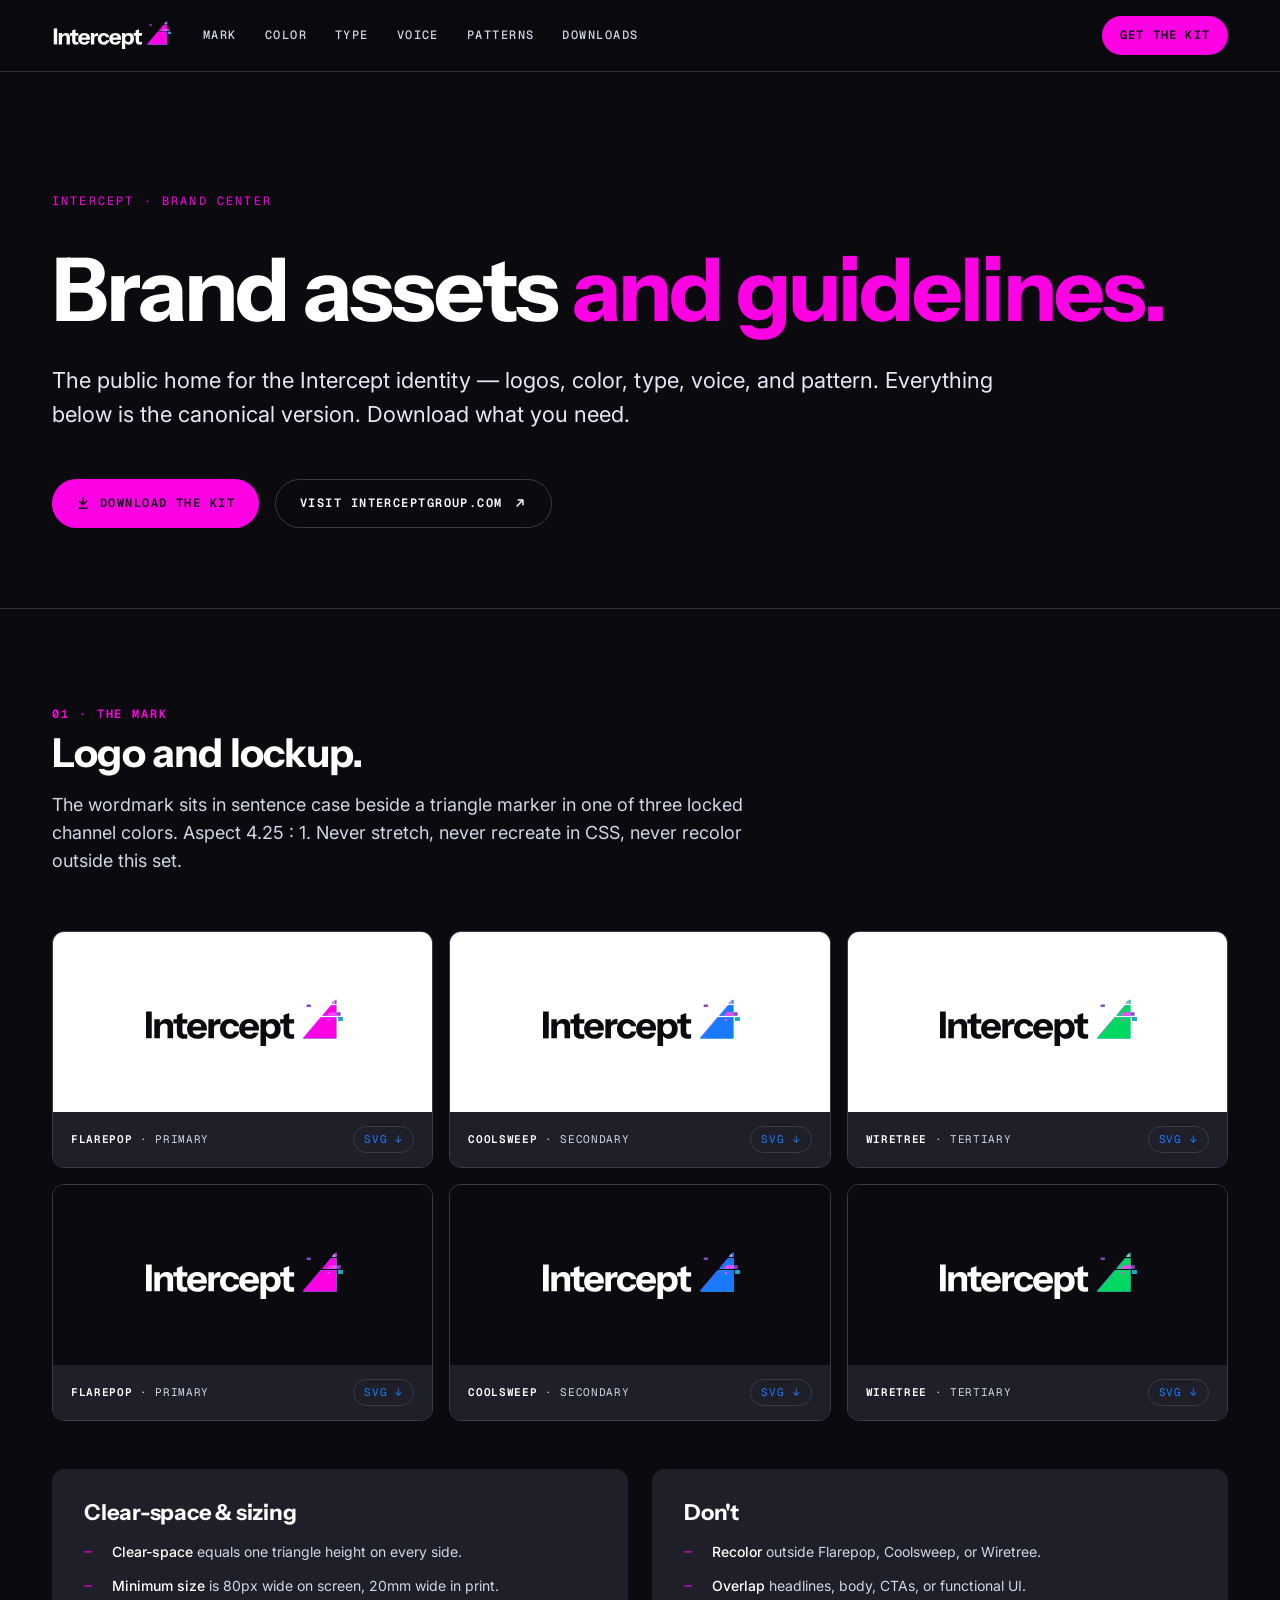
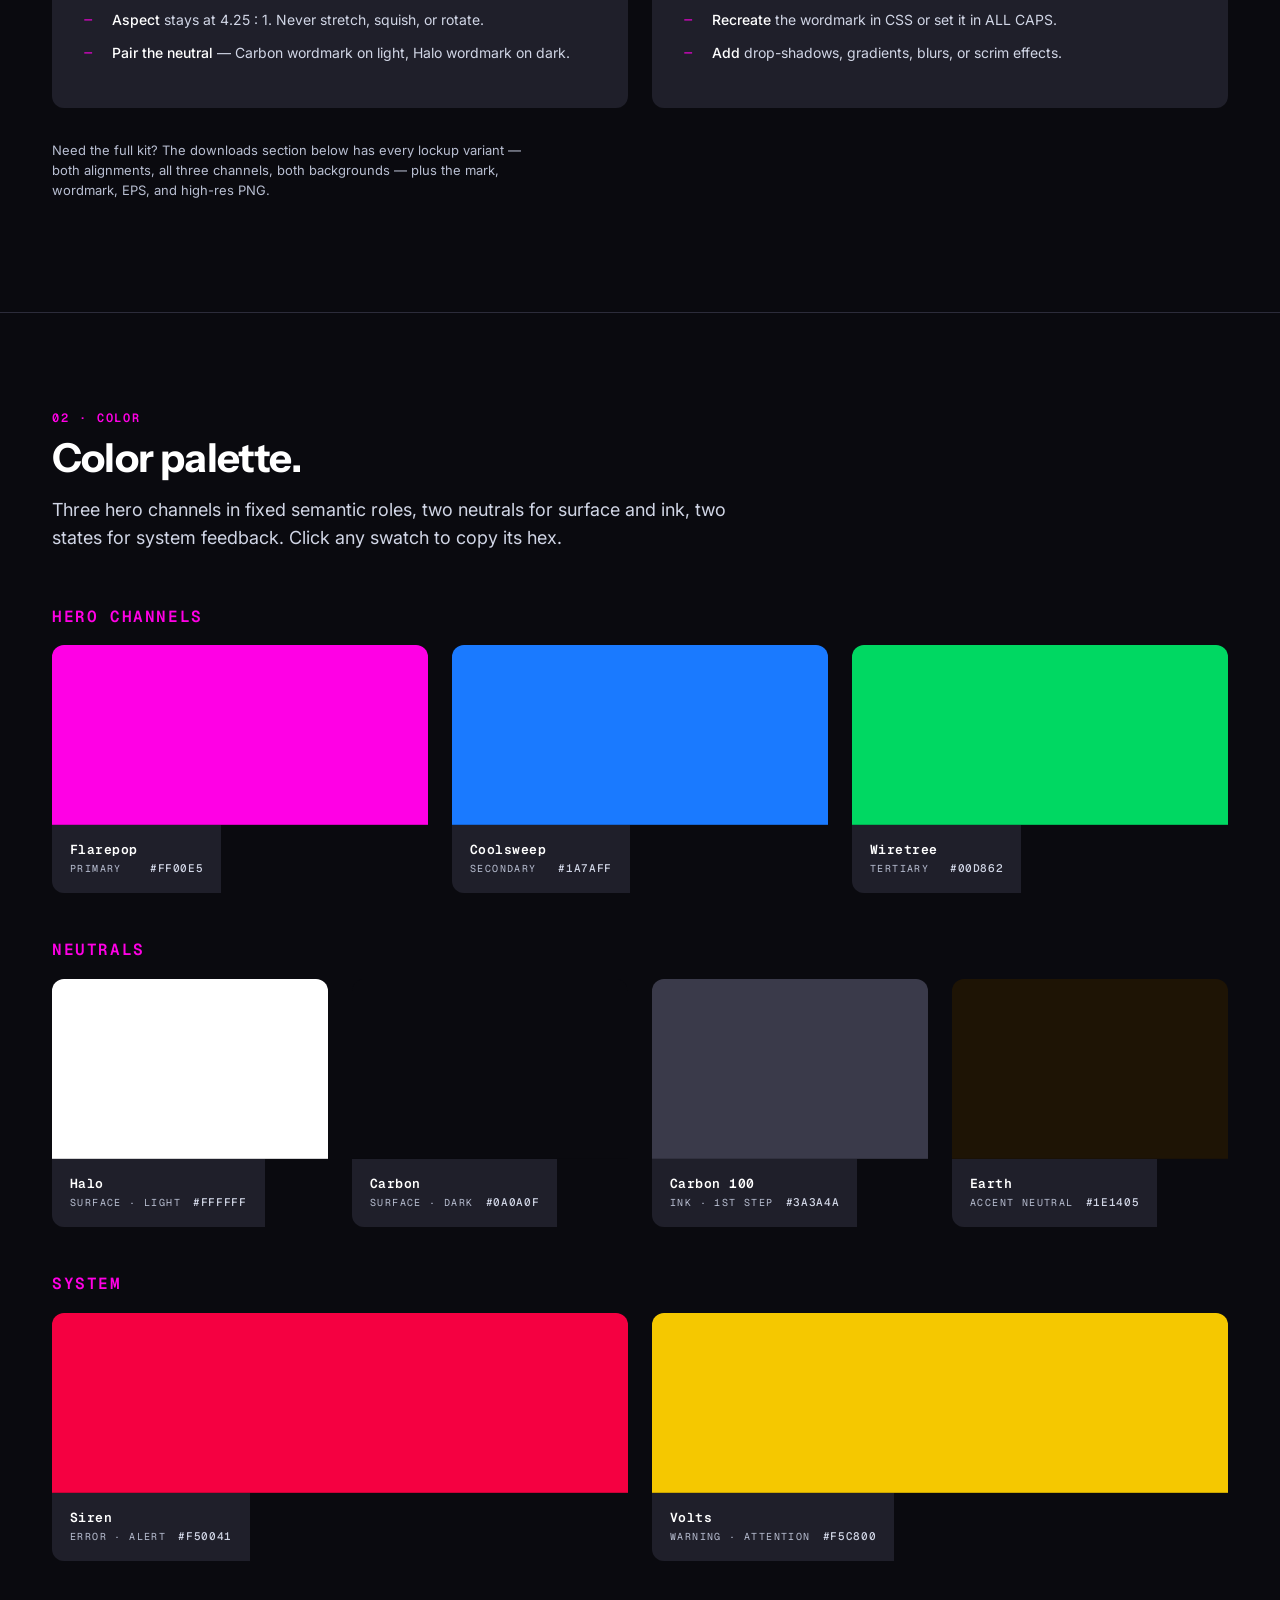
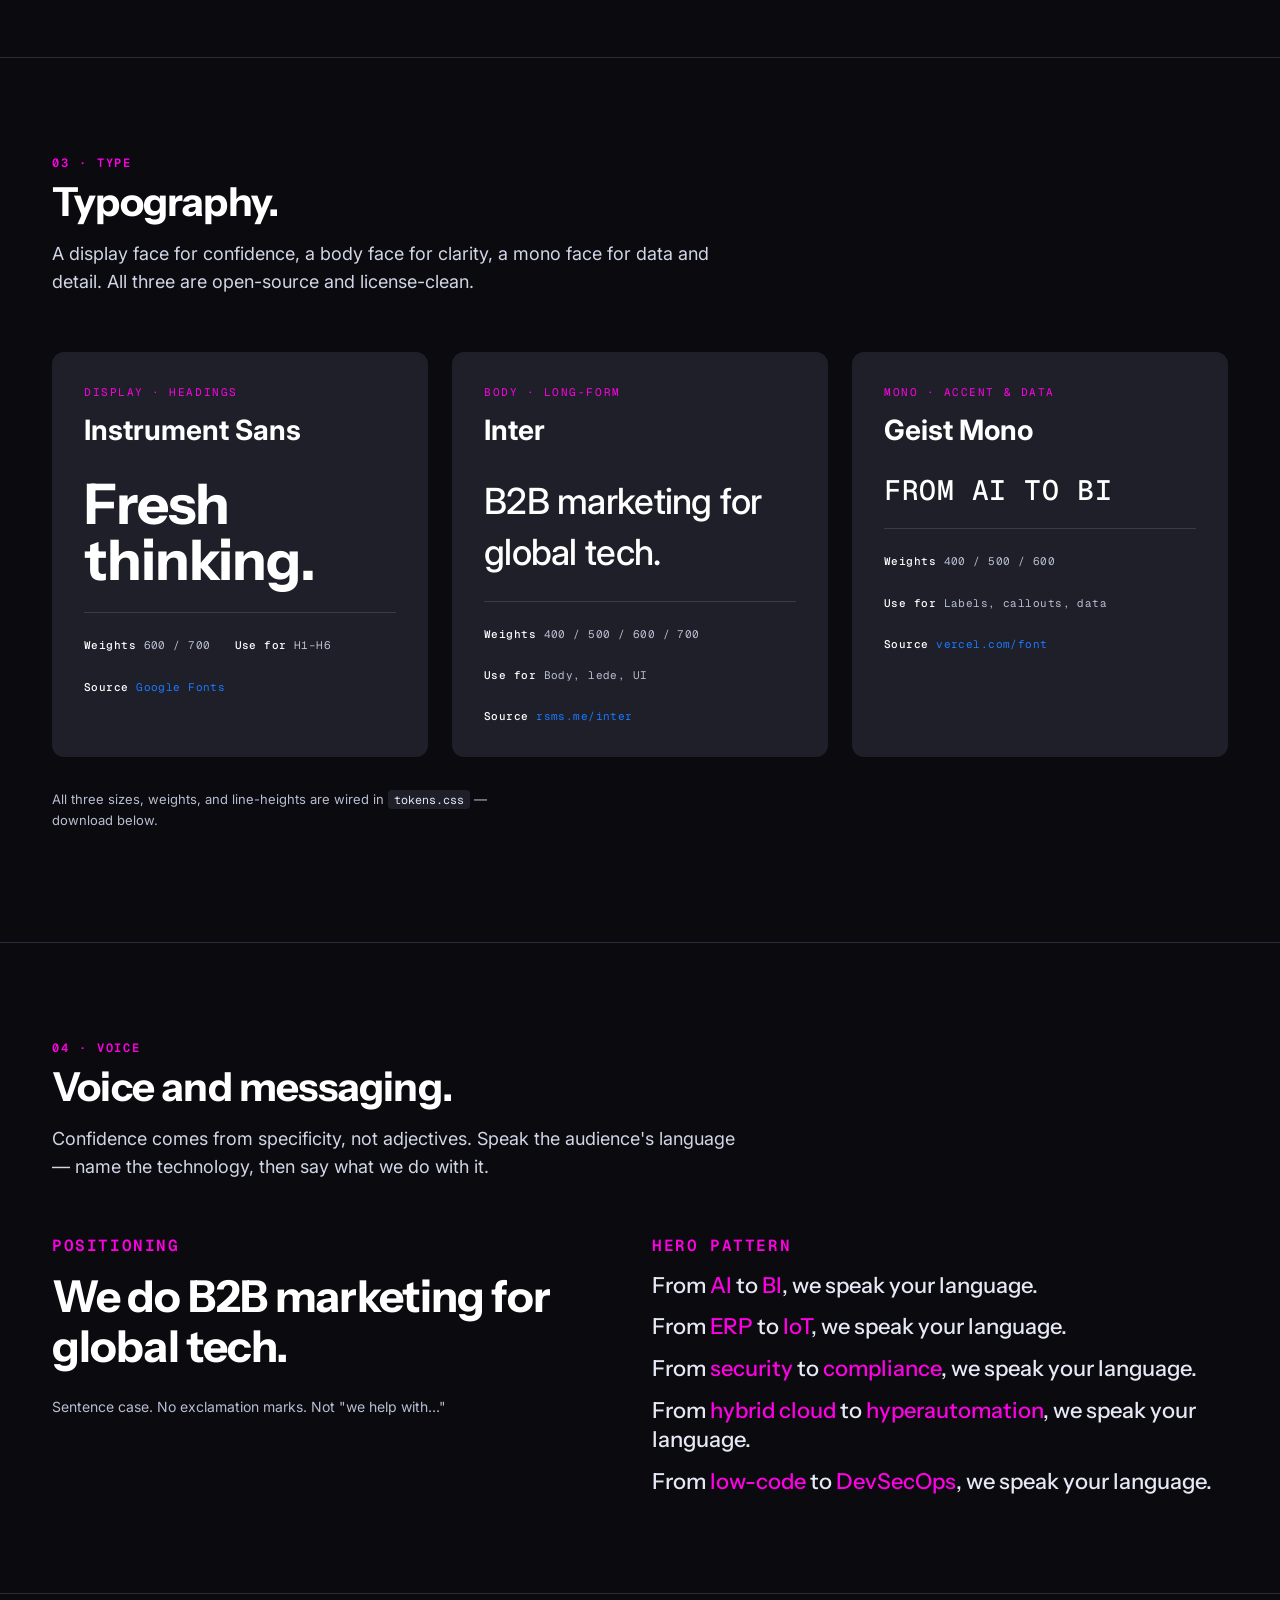
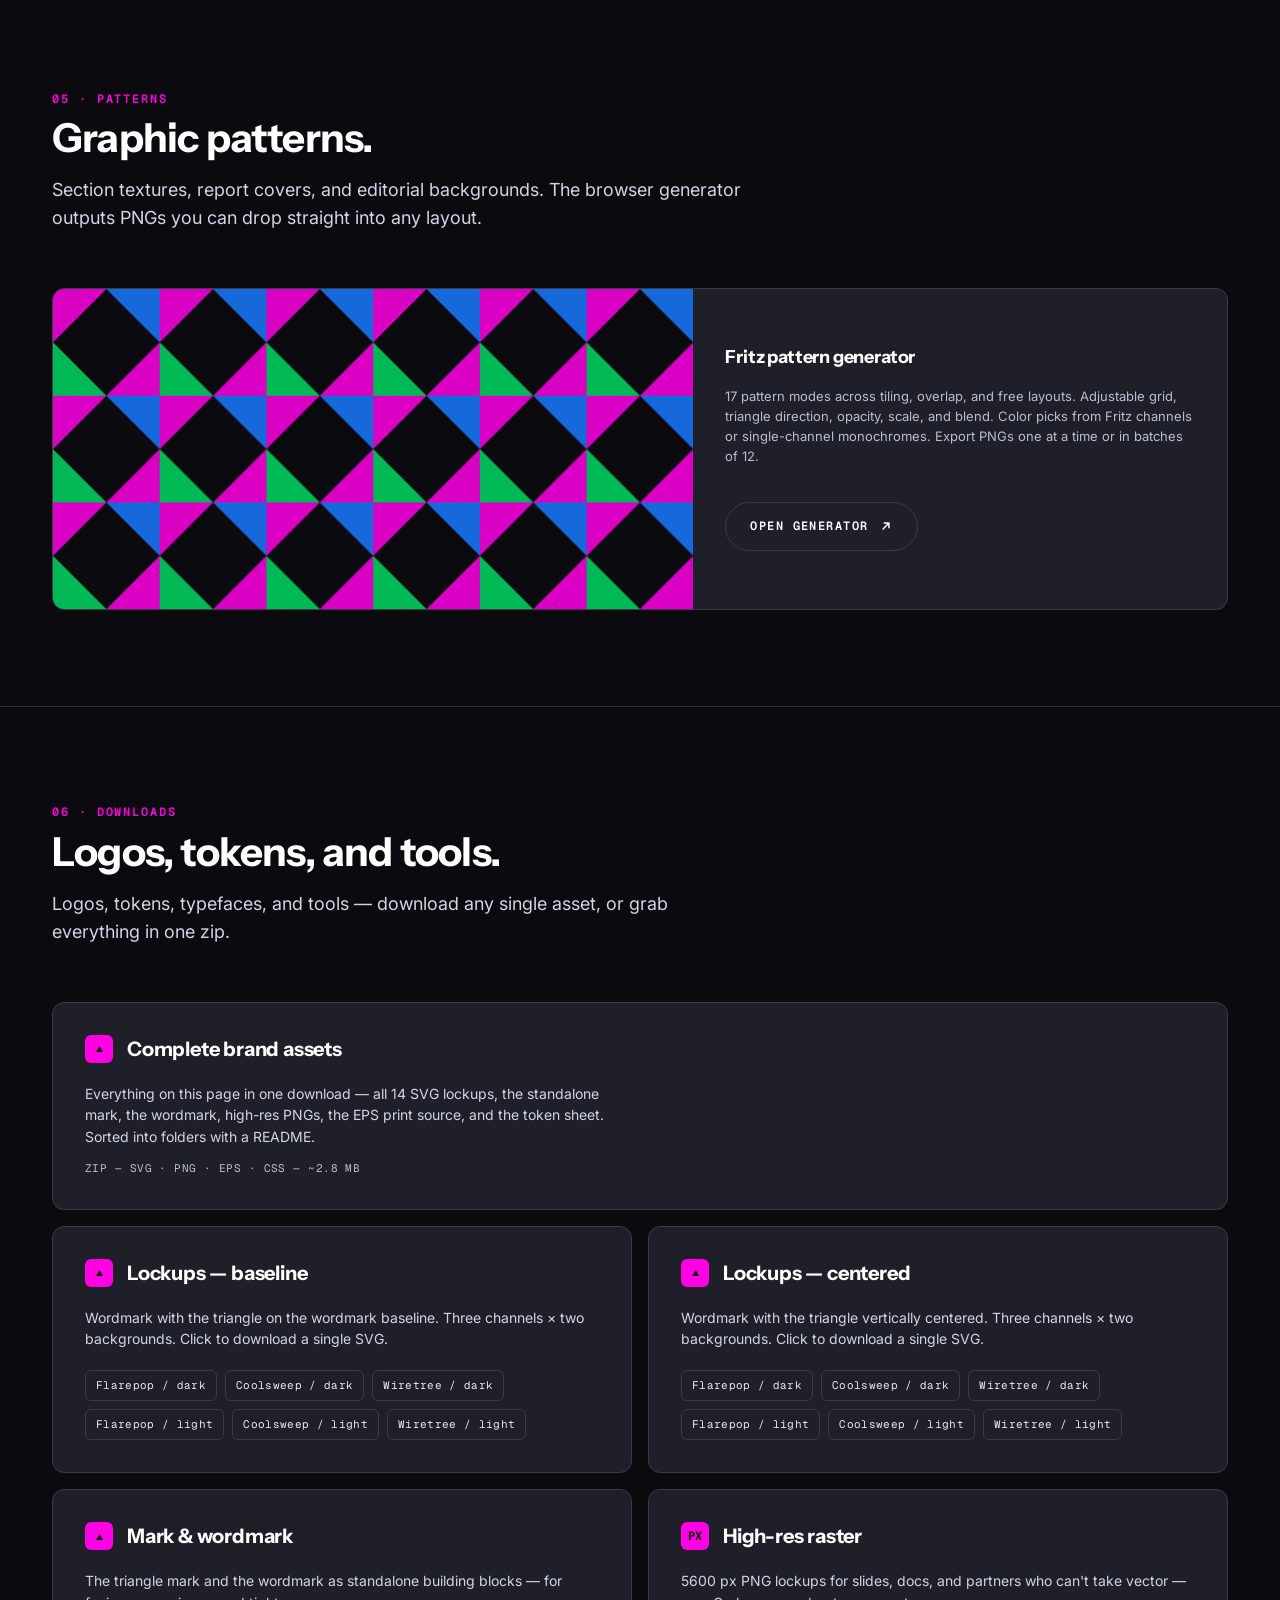
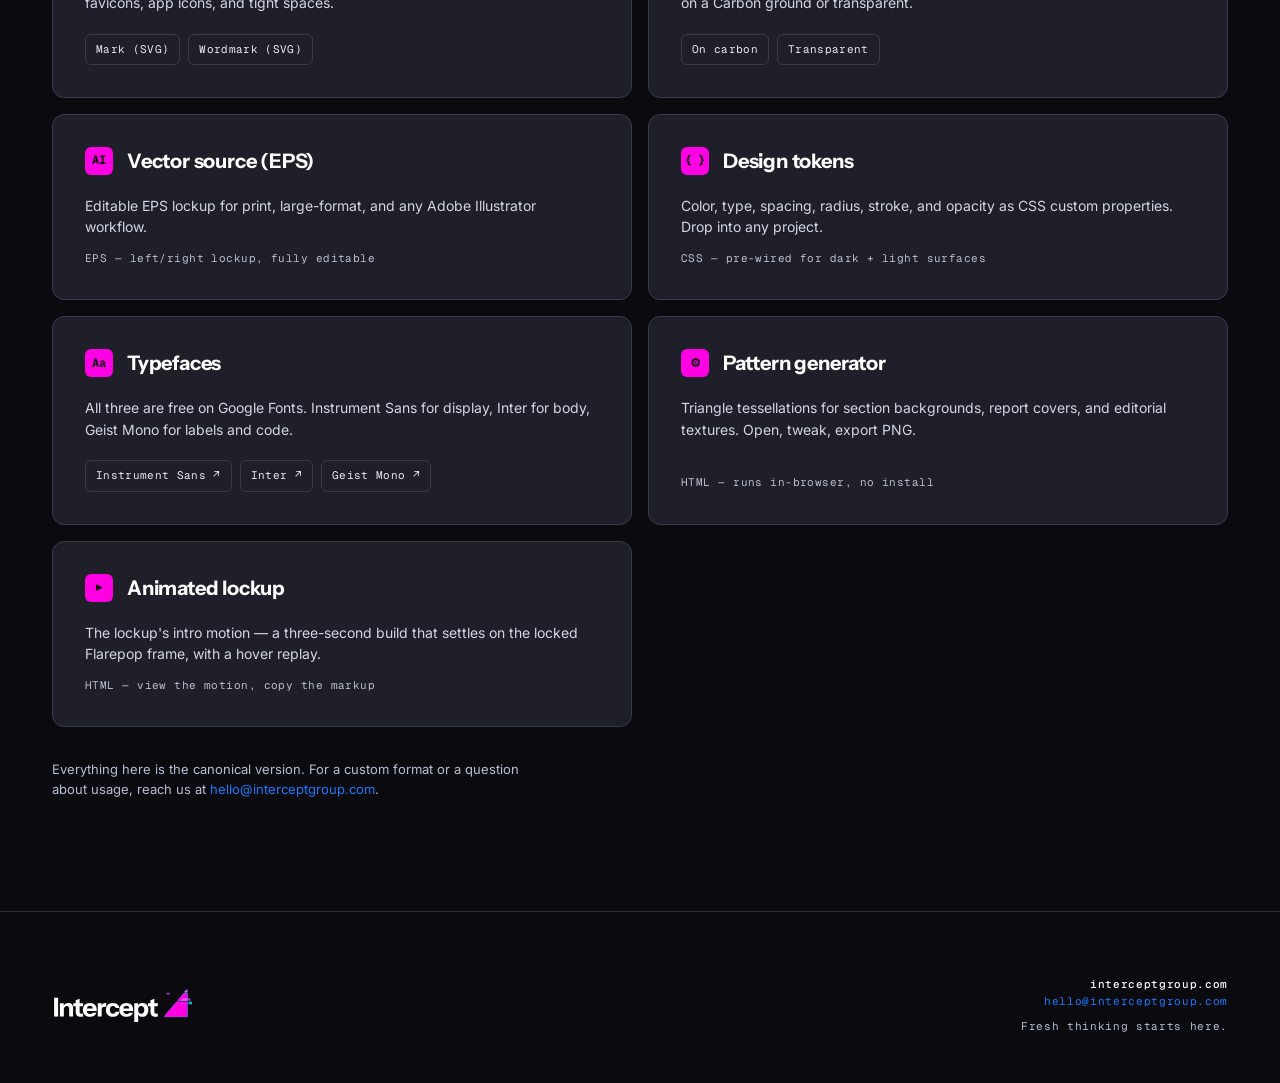
==== commit fcffa68e: "Make brand center a full asset hub Add every publishable brand asset and expose each as a download: " ====
--- a/index.html
+++ b/index.html
@@ -519,6 +519,25 @@
       color: var(--halo-500);
       margin-top: -8px;
     }
+    .download-card--wide { grid-column: 1 / -1; }
+    .asset-links {
+      display: flex;
+      flex-wrap: wrap;
+      gap: 8px;
+    }
+    .asset-links a {
+      font-family: var(--font-mono);
+      font-size: 11px;
+      letter-spacing: 0.03em;
+      color: var(--halo-300);
+      text-decoration: none;
+      padding: 6px 10px;
+      border: 1px solid var(--carbon-100);
+      border-radius: 6px;
+      transition: border-color .15s, color .15s;
+      white-space: nowrap;
+    }
+    .asset-links a:hover { border-color: var(--flarepop); color: var(--halo); }
 
     /* === Footer === */
     footer {
@@ -726,7 +745,7 @@
       </div>
     </div>
 
-    <p class="muted" style="margin-top:32px;font-size:13px;">Need the full kit? The downloads section below has all 12 SVG variants — both alignment options, all three channels, both wordmark colors — plus EPS and PNG.</p>
+    <p class="muted" style="margin-top:32px;font-size:13px;">Need the full kit? The downloads section below has every lockup variant — both alignments, all three channels, both backgrounds — plus the mark, wordmark, EPS, and high-res PNG.</p>
   </div>
 </section>
 
@@ -939,32 +958,98 @@
     <header class="section-head">
       <span class="section-num">06 · Downloads</span>
       <h2>Logos, tokens, and tools.</h2>
-      <p class="lede">Logos, tokens, the Brand OS, and the pattern generators — all in one place.</p>
+      <p class="lede">Logos, tokens, typefaces, and tools — download any single asset, or grab everything in one zip.</p>
     </header>
 
     <div class="download-grid">
 
-      <a class="download-card" href="assets/logo/intercept-logo-pack.zip" download>
-        <h3><span class="ico">▲</span>Logo pack</h3>
-        <p>12 SVG lockups — 2 alignment options × 3 channels × 2 wordmark colors — plus the EPS source.</p>
-        <span class="download-card__meta">SVG · EPS · ZIP — 195 KB</span>
+      <a class="download-card download-card--wide" href="assets/logo/intercept-brand-assets.zip" download>
+        <h3><span class="ico">▲</span>Complete brand assets</h3>
+        <p>Everything on this page in one download — all 14 SVG lockups, the standalone mark, the wordmark, high-res PNGs, the EPS print source, and the token sheet. Sorted into folders with a README.</p>
+        <span class="download-card__meta">ZIP — SVG · PNG · EPS · CSS — ~2.8 MB</span>
       </a>
 
+      <div class="download-card">
+        <h3><span class="ico">▲</span>Lockups — baseline</h3>
+        <p>Wordmark with the triangle on the wordmark baseline. Three channels × two backgrounds. Click to download a single SVG.</p>
+        <div class="asset-links">
+          <a href="assets/logo/pack/intercept-lockup-baseline-flarepop-on-carbon.svg" download>Flarepop / dark</a>
+          <a href="assets/logo/pack/intercept-lockup-baseline-coolsweep-on-carbon.svg" download>Coolsweep / dark</a>
+          <a href="assets/logo/pack/intercept-lockup-baseline-wiretree-on-carbon.svg" download>Wiretree / dark</a>
+          <a href="assets/logo/pack/intercept-lockup-baseline-flarepop-on-halo.svg" download>Flarepop / light</a>
+          <a href="assets/logo/pack/intercept-lockup-baseline-coolsweep-on-halo.svg" download>Coolsweep / light</a>
+          <a href="assets/logo/pack/intercept-lockup-baseline-wiretree-on-halo.svg" download>Wiretree / light</a>
+        </div>
+      </div>
+
+      <div class="download-card">
+        <h3><span class="ico">▲</span>Lockups — centered</h3>
+        <p>Wordmark with the triangle vertically centered. Three channels × two backgrounds. Click to download a single SVG.</p>
+        <div class="asset-links">
+          <a href="assets/logo/pack/intercept-lockup-centered-flarepop-on-carbon.svg" download>Flarepop / dark</a>
+          <a href="assets/logo/pack/intercept-lockup-centered-coolsweep-on-carbon.svg" download>Coolsweep / dark</a>
+          <a href="assets/logo/pack/intercept-lockup-centered-wiretree-on-carbon.svg" download>Wiretree / dark</a>
+          <a href="assets/logo/pack/intercept-lockup-centered-flarepop-on-halo.svg" download>Flarepop / light</a>
+          <a href="assets/logo/pack/intercept-lockup-centered-coolsweep-on-halo.svg" download>Coolsweep / light</a>
+          <a href="assets/logo/pack/intercept-lockup-centered-wiretree-on-halo.svg" download>Wiretree / light</a>
+        </div>
+      </div>
+
+      <div class="download-card">
+        <h3><span class="ico">▲</span>Mark &amp; wordmark</h3>
+        <p>The triangle mark and the wordmark as standalone building blocks — for favicons, app icons, and tight spaces.</p>
+        <div class="asset-links">
+          <a href="assets/logo/intercept-mark-flarepop.svg" download>Mark (SVG)</a>
+          <a href="assets/logo/building-blocks/intercept-wordmark.svg" download>Wordmark (SVG)</a>
+        </div>
+      </div>
+
+      <div class="download-card">
+        <h3><span class="ico">PX</span>High-res raster</h3>
+        <p>5600&nbsp;px PNG lockups for slides, docs, and partners who can't take vector — on a Carbon ground or transparent.</p>
+        <div class="asset-links">
+          <a href="assets/logo/exports/intercept-lockup-centered-flarepop-on-carbon-5600.png" download>On carbon</a>
+          <a href="assets/logo/exports/intercept-lockup-centered-flarepop-transparent-5600.png" download>Transparent</a>
+        </div>
+      </div>
+
+      <a class="download-card" href="assets/logo/intercept-lockup.eps" download>
+        <h3><span class="ico">AI</span>Vector source (EPS)</h3>
+        <p>Editable EPS lockup for print, large-format, and any Adobe Illustrator workflow.</p>
+        <span class="download-card__meta">EPS — left/right lockup, fully editable</span>
+      </a>
+
       <a class="download-card" href="tokens.css" download>
-        <h3><span class="ico">{ }</span>Token sheet</h3>
-        <p>Color, type, spacing, radius, stroke, and opacity tokens as CSS custom properties. Drop into any project.</p>
+        <h3><span class="ico">{ }</span>Design tokens</h3>
+        <p>Color, type, spacing, radius, stroke, and opacity as CSS custom properties. Drop into any project.</p>
         <span class="download-card__meta">CSS — pre-wired for dark + light surfaces</span>
       </a>
 
+      <div class="download-card">
+        <h3><span class="ico">Aa</span>Typefaces</h3>
+        <p>All three are free on Google Fonts. Instrument Sans for display, Inter for body, Geist Mono for labels and code.</p>
+        <div class="asset-links">
+          <a href="https://fonts.google.com/specimen/Instrument+Sans" target="_blank" rel="noopener">Instrument Sans ↗</a>
+          <a href="https://fonts.google.com/specimen/Inter" target="_blank" rel="noopener">Inter ↗</a>
+          <a href="https://fonts.google.com/specimen/Geist+Mono" target="_blank" rel="noopener">Geist Mono ↗</a>
+        </div>
+      </div>
+
       <a class="download-card" href="generators/fritz-pattern-public.html" target="_blank" rel="noopener">
         <h3><span class="ico">⚙</span>Pattern generator</h3>
-        <p>Fritz triangle tessellations for section backgrounds, report covers, and editorial textures. Open in a browser, tweak, export PNG.</p>
+        <p>Triangle tessellations for section backgrounds, report covers, and editorial textures. Open, tweak, export PNG.</p>
         <span class="download-card__meta">HTML — runs in-browser, no install</span>
       </a>
 
+      <a class="download-card" href="assets/logo/animated/index.html" target="_blank" rel="noopener">
+        <h3><span class="ico">▸</span>Animated lockup</h3>
+        <p>The lockup's intro motion — a three-second build that settles on the locked Flarepop frame, with a hover replay.</p>
+        <span class="download-card__meta">HTML — view the motion, copy the markup</span>
+      </a>
+
     </div>
 
-    <p class="muted" style="margin-top:32px;font-size:13px;">Working from a brand partner brief? The kit's local replica at <code>~/Creative-Projects/intercept-brand-kit/</code> has source SVGs, raw exports, and the cached Figma node index.</p>
+    <p class="muted" style="margin-top:32px;font-size:13px;">Everything here is the canonical version. For a custom format or a question about usage, reach us at <a href="mailto:hello@interceptgroup.com" style="color:var(--coolsweep);">hello@interceptgroup.com</a>.</p>
   </div>
 </section>
 
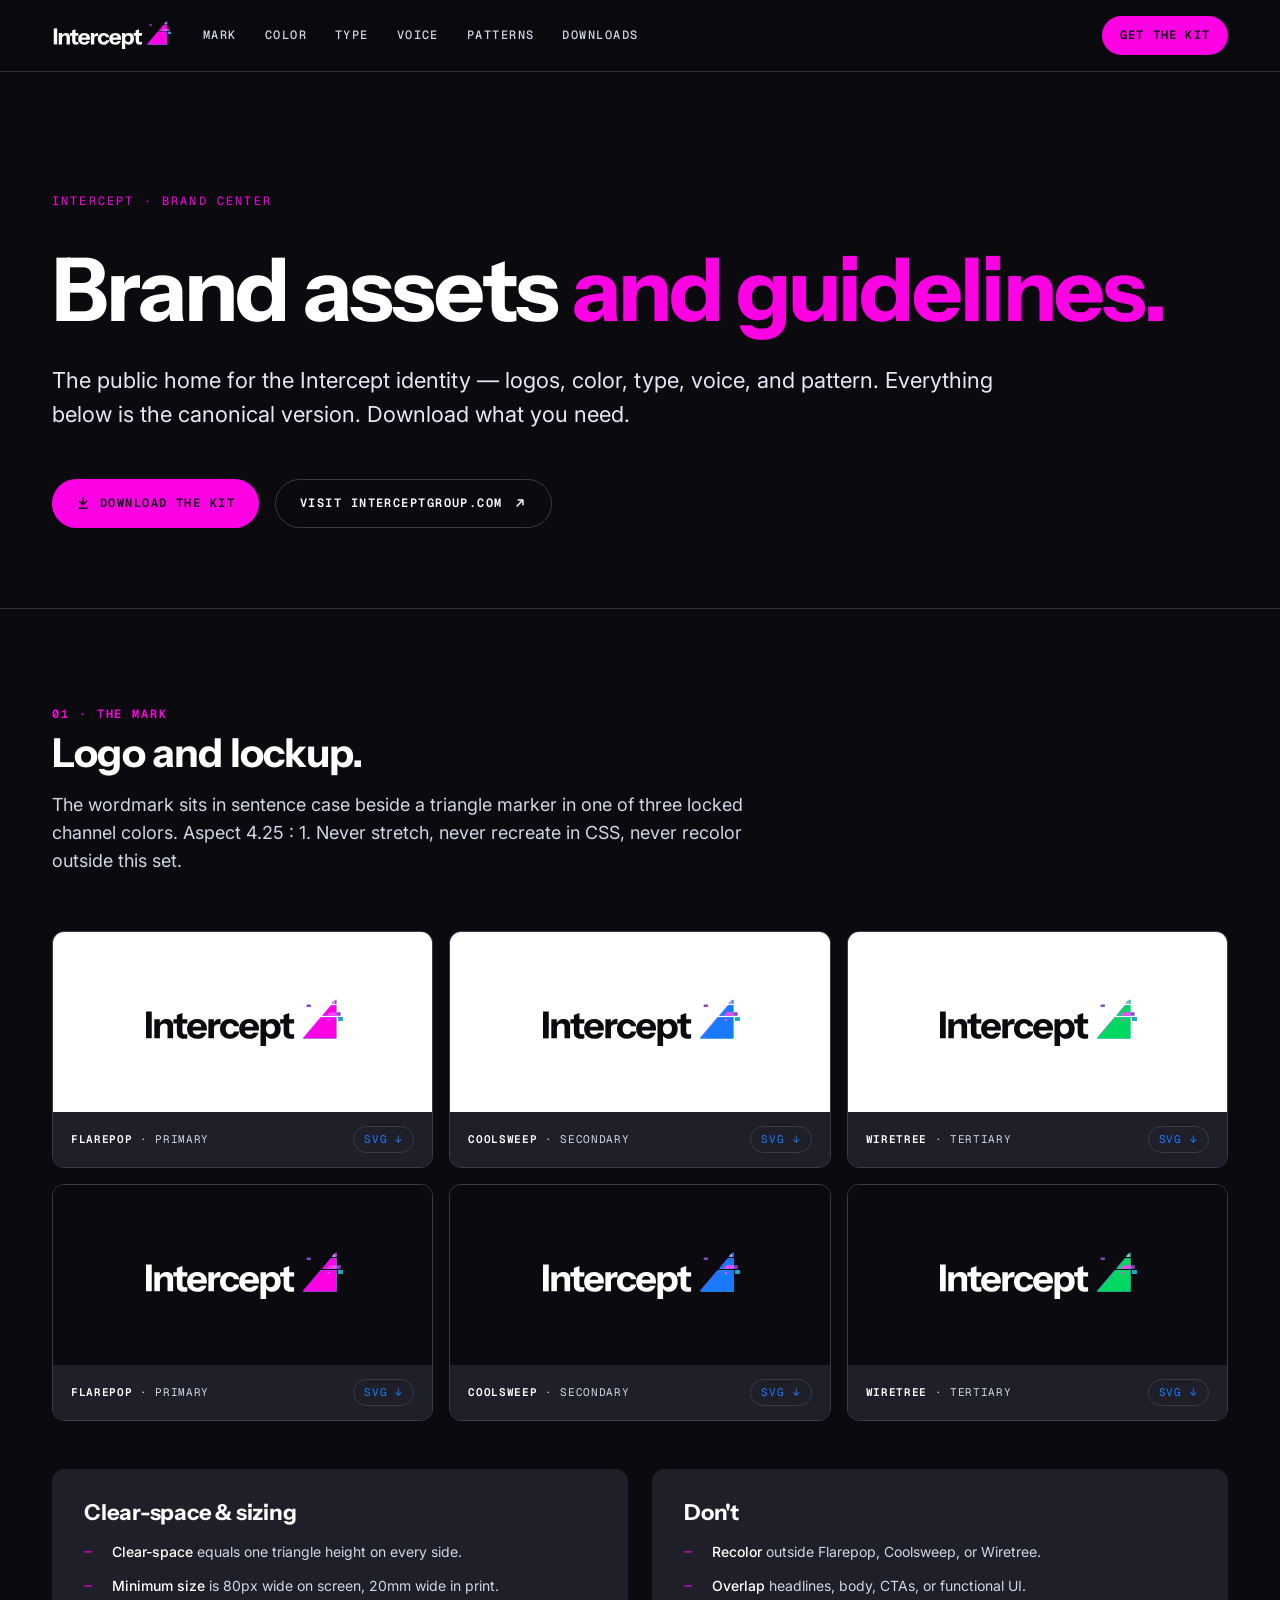
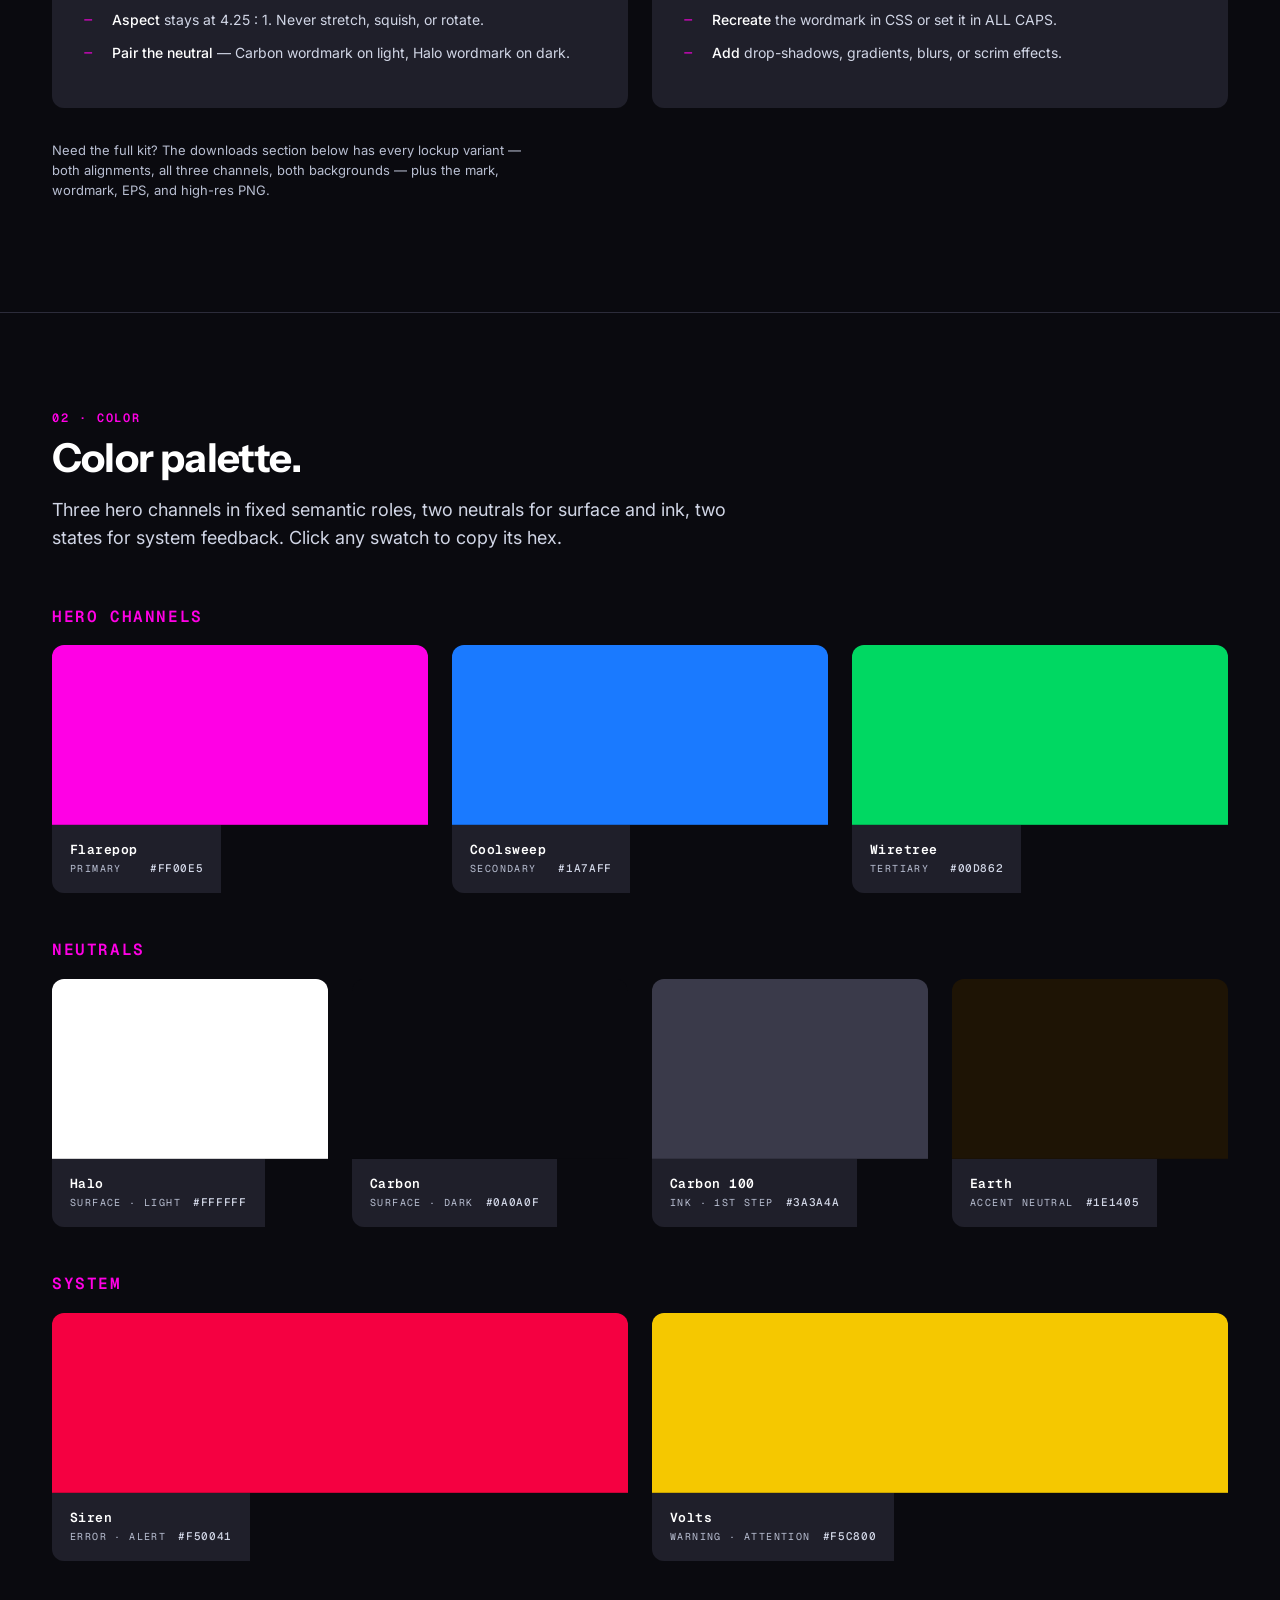
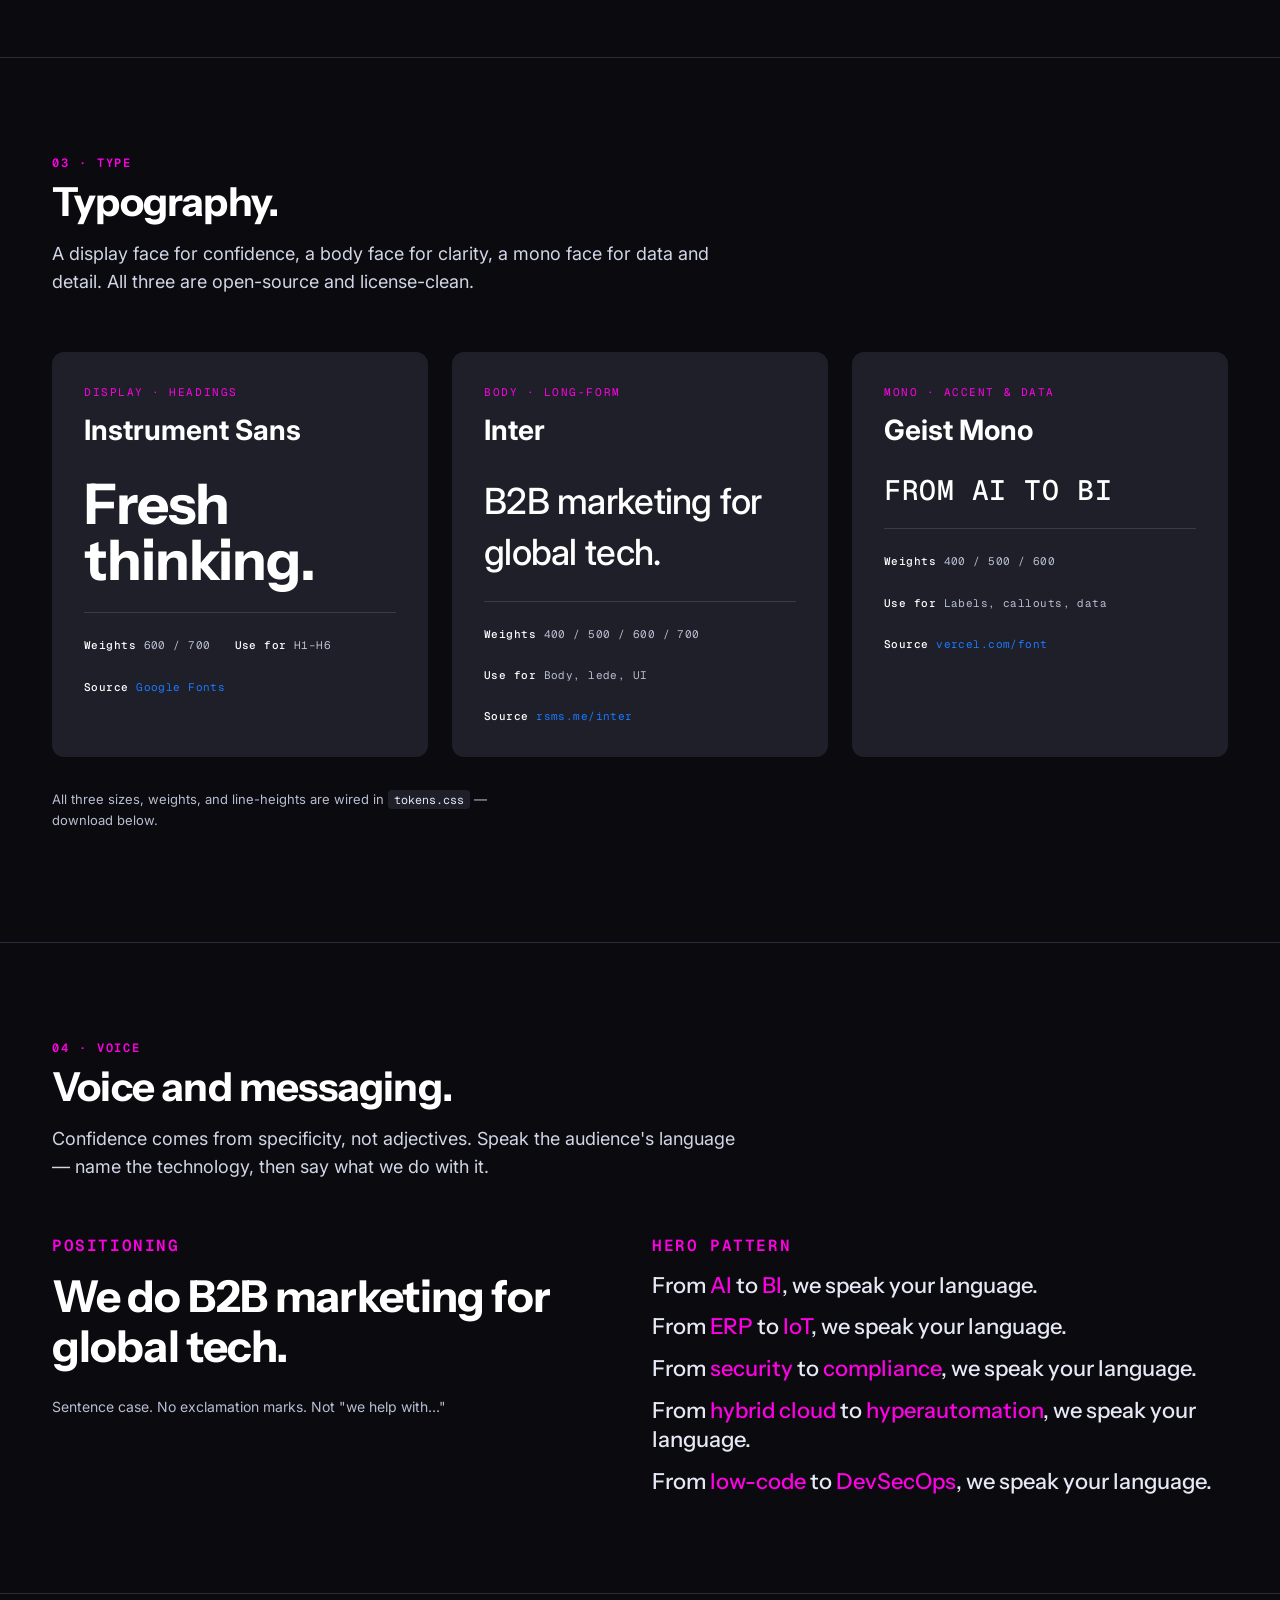
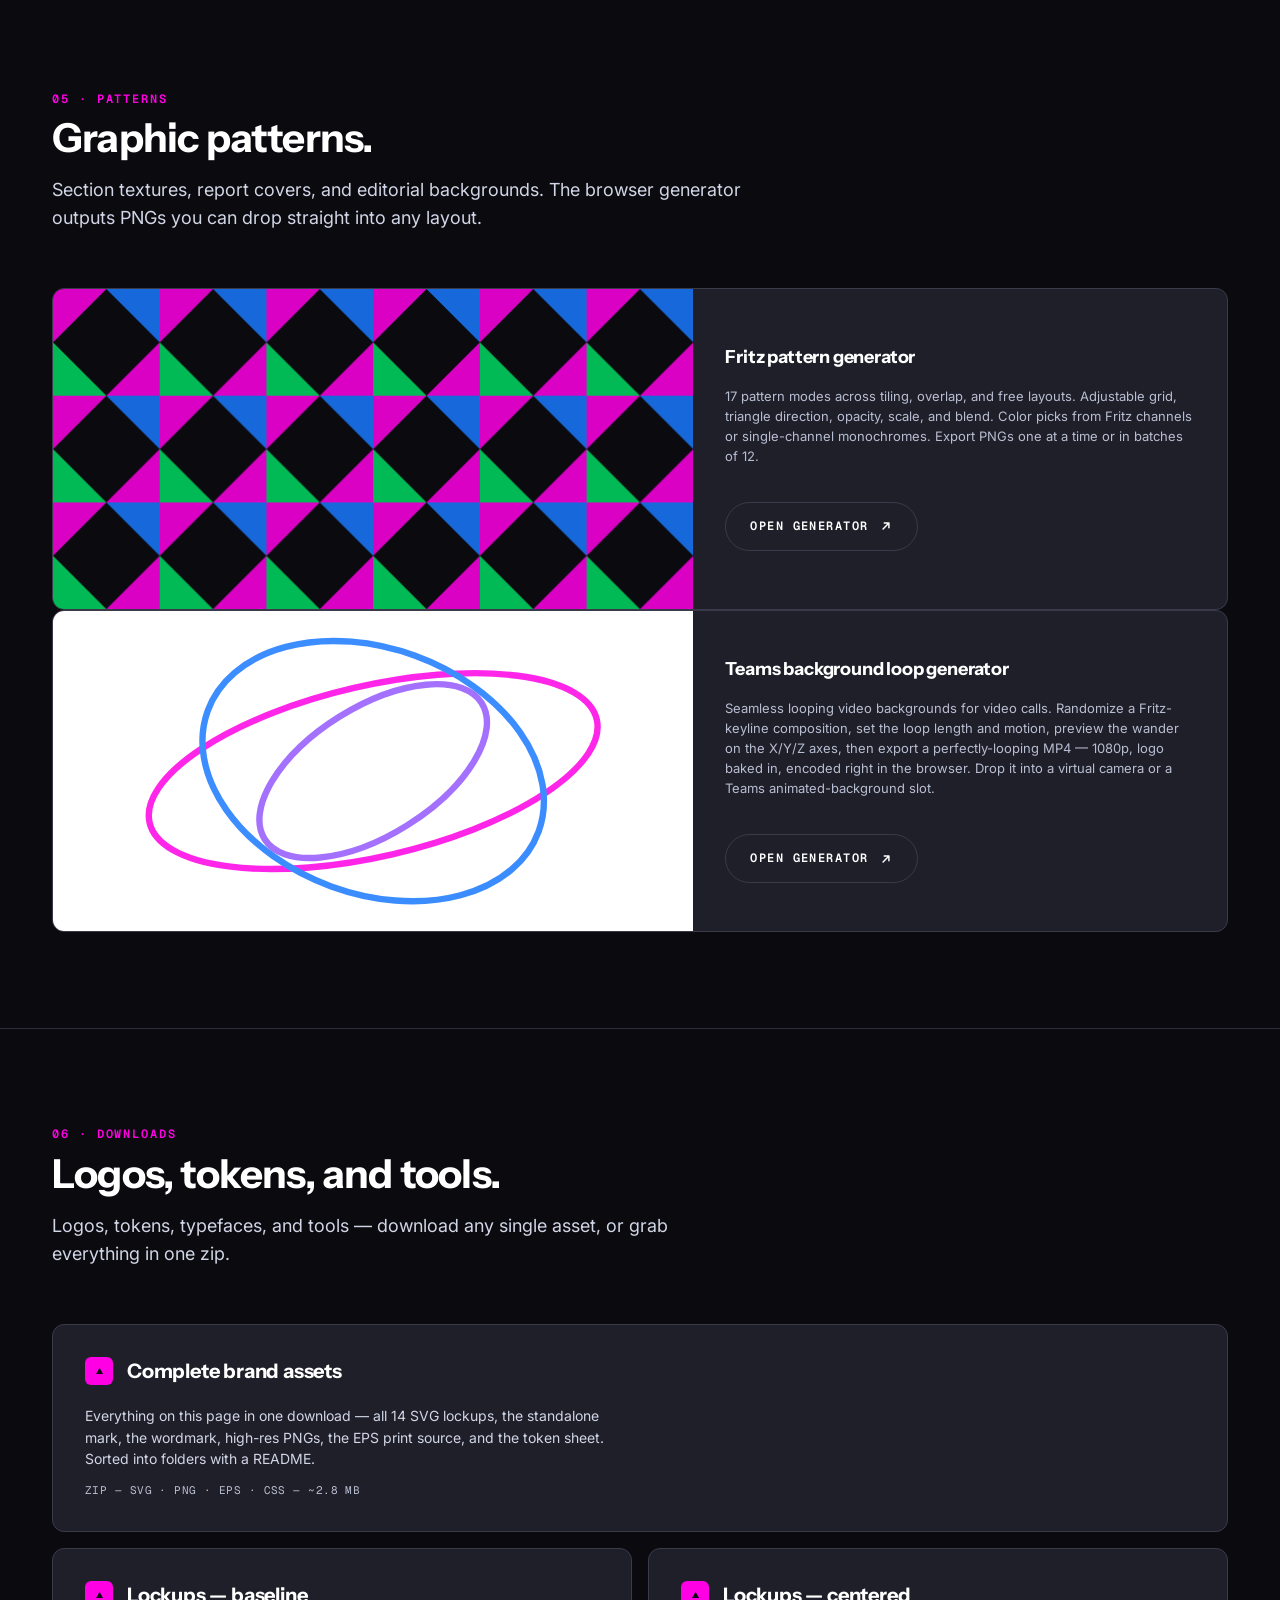
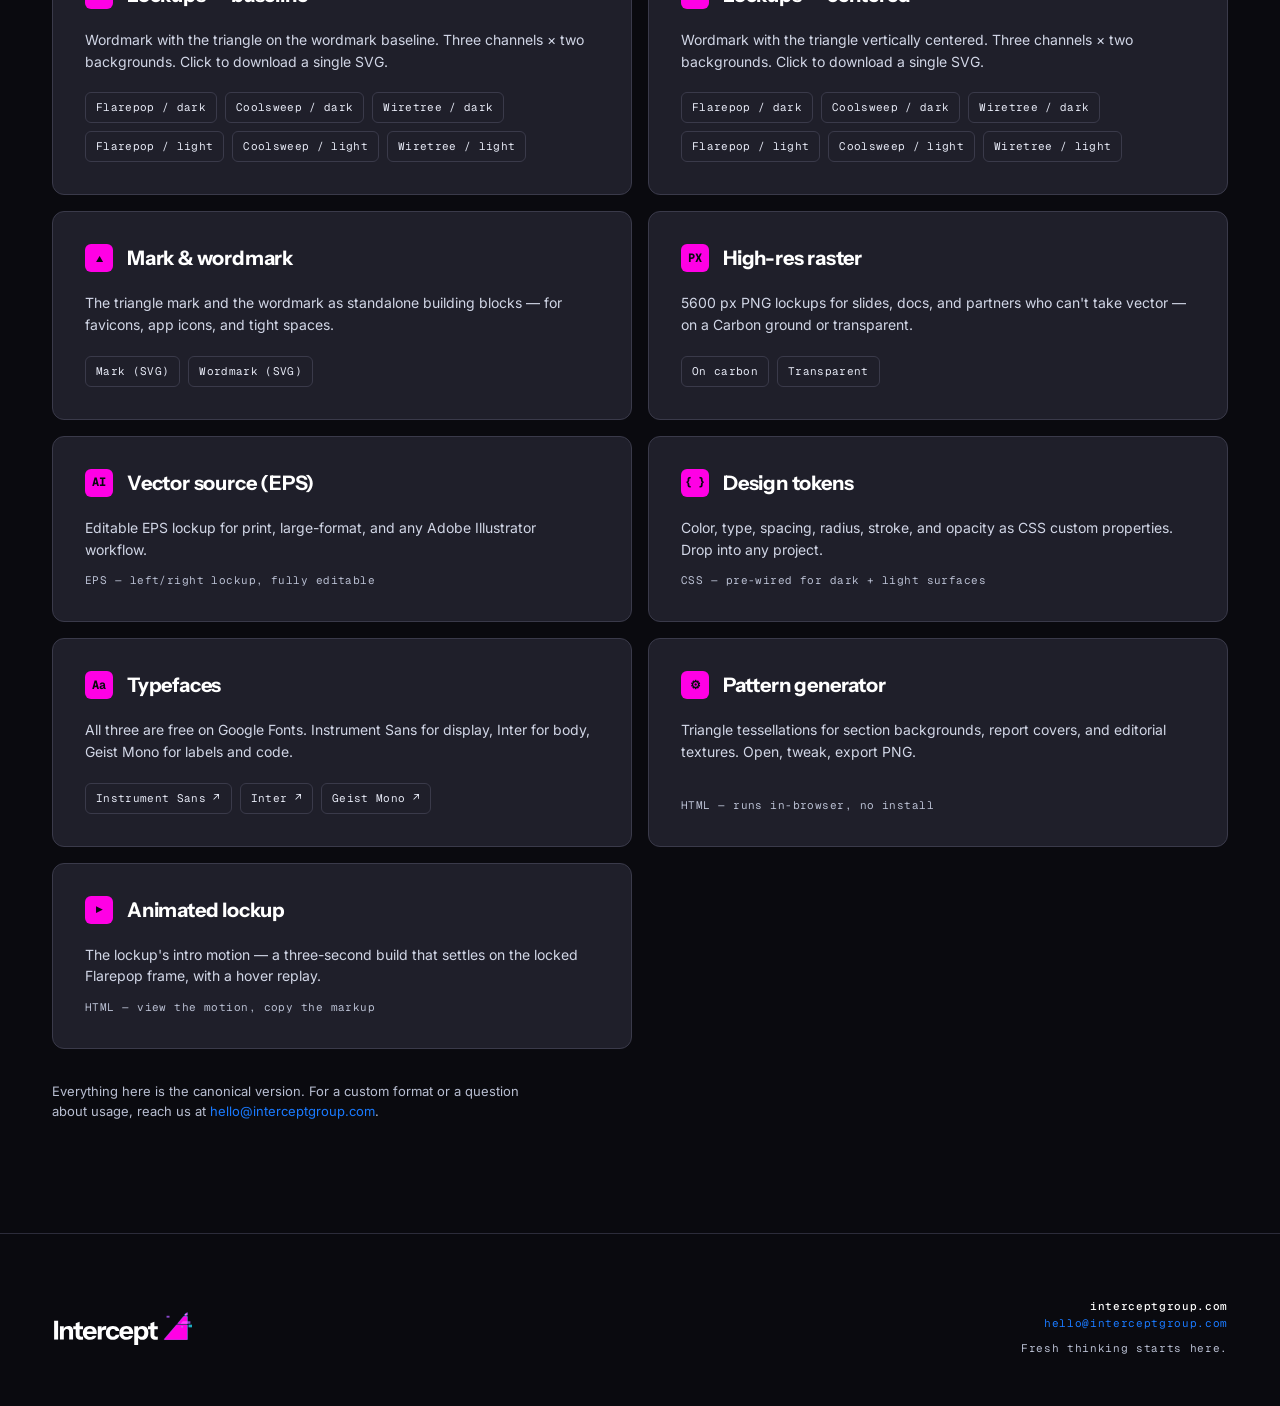
==== commit 276d4484: "Add Teams background loop generator (seamless MP4 export, in-browser) Co-Authored-By: Claude Opus 4." ====
--- a/index.html
+++ b/index.html
@@ -949,6 +949,26 @@
         </a>
       </div>
     </article>
+
+    <article class="pattern-card pattern-card--wide">
+      <div class="pattern-card__preview" style="background:#fff;display:flex;align-items:center;justify-content:center;">
+        <svg viewBox="0 0 240 120" xmlns="http://www.w3.org/2000/svg">
+          <g fill="none" stroke-width="2.4" opacity="0.85">
+            <ellipse cx="120" cy="60" rx="86" ry="32" stroke="#ff00e5" transform="rotate(-13 120 60)"/>
+            <ellipse cx="120" cy="60" rx="66" ry="46" stroke="#1a7aff" transform="rotate(20 120 60)"/>
+            <ellipse cx="120" cy="60" rx="48" ry="24" stroke="#9359fe" transform="rotate(-32 120 60)"/>
+          </g>
+        </svg>
+      </div>
+      <div class="pattern-card__meta">
+        <h3>Teams background loop generator</h3>
+        <p>Seamless looping video backgrounds for video calls. Randomize a Fritz-keyline composition, set the loop length and motion, preview the wander on the X/Y/Z axes, then export a perfectly-looping MP4 — 1080p, logo baked in, encoded right in the browser. Drop it into a virtual camera or a Teams animated-background slot.</p>
+        <a class="btn btn--ghost" href="generators/teams-loop-public.html" target="_blank" rel="noopener">
+          Open generator
+          <svg viewBox="0 0 24 24" fill="none" stroke="currentColor" stroke-width="2.5" stroke-linecap="round" stroke-linejoin="round"><path d="M7 17L17 7M9 7h8v8"/></svg>
+        </a>
+      </div>
+    </article>
   </div>
 </section>
 
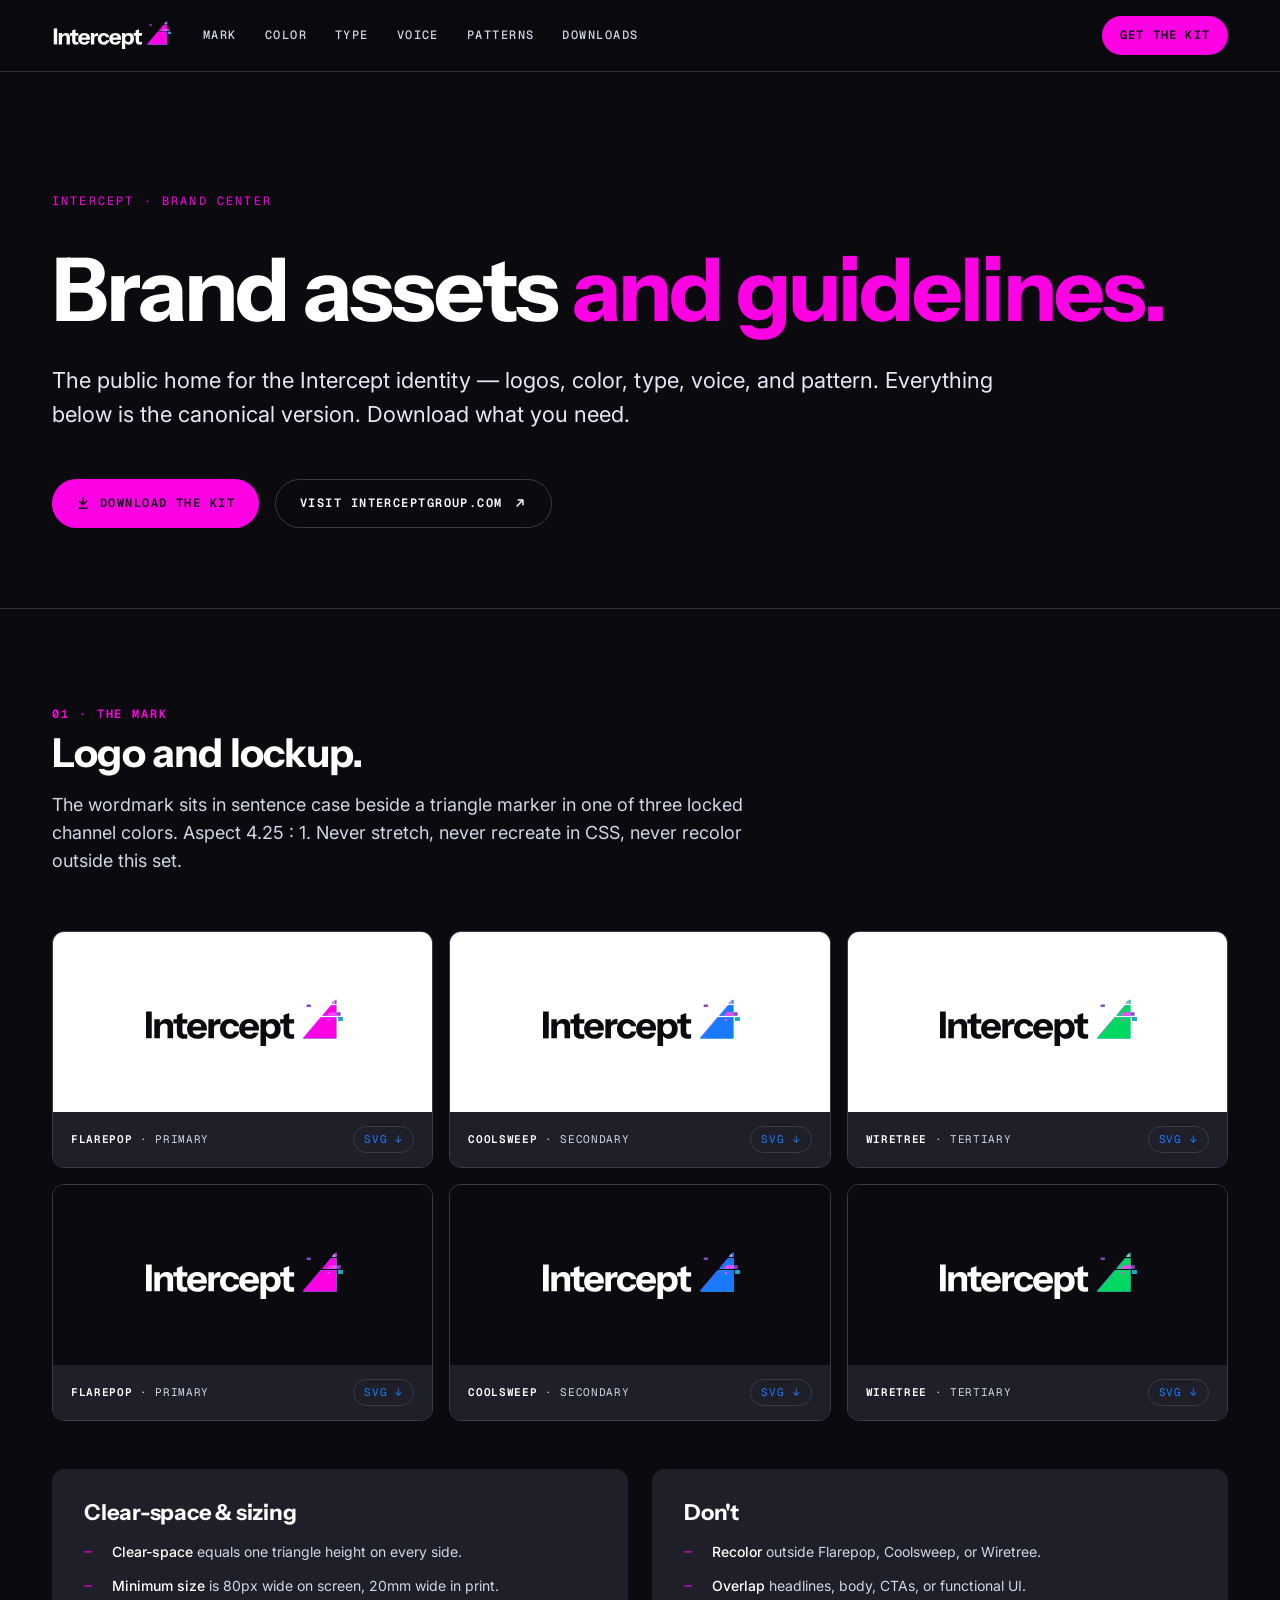
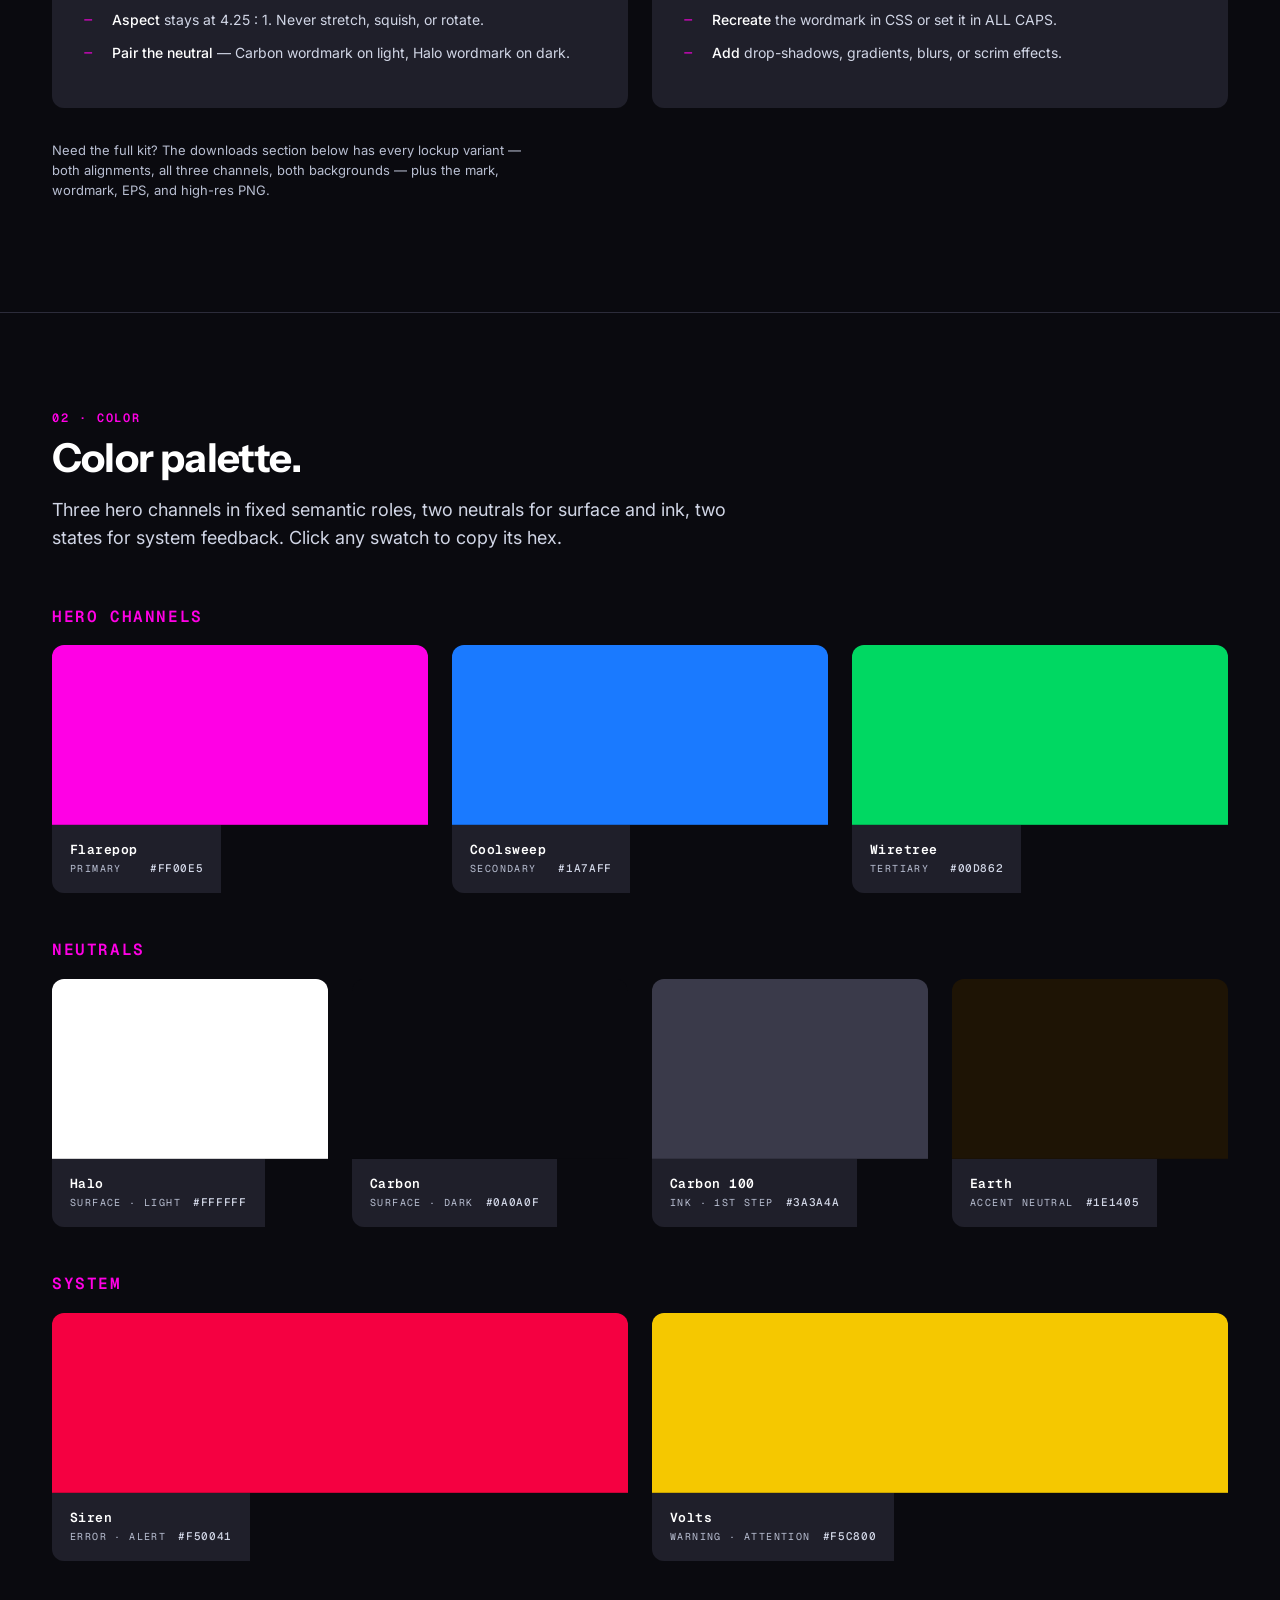
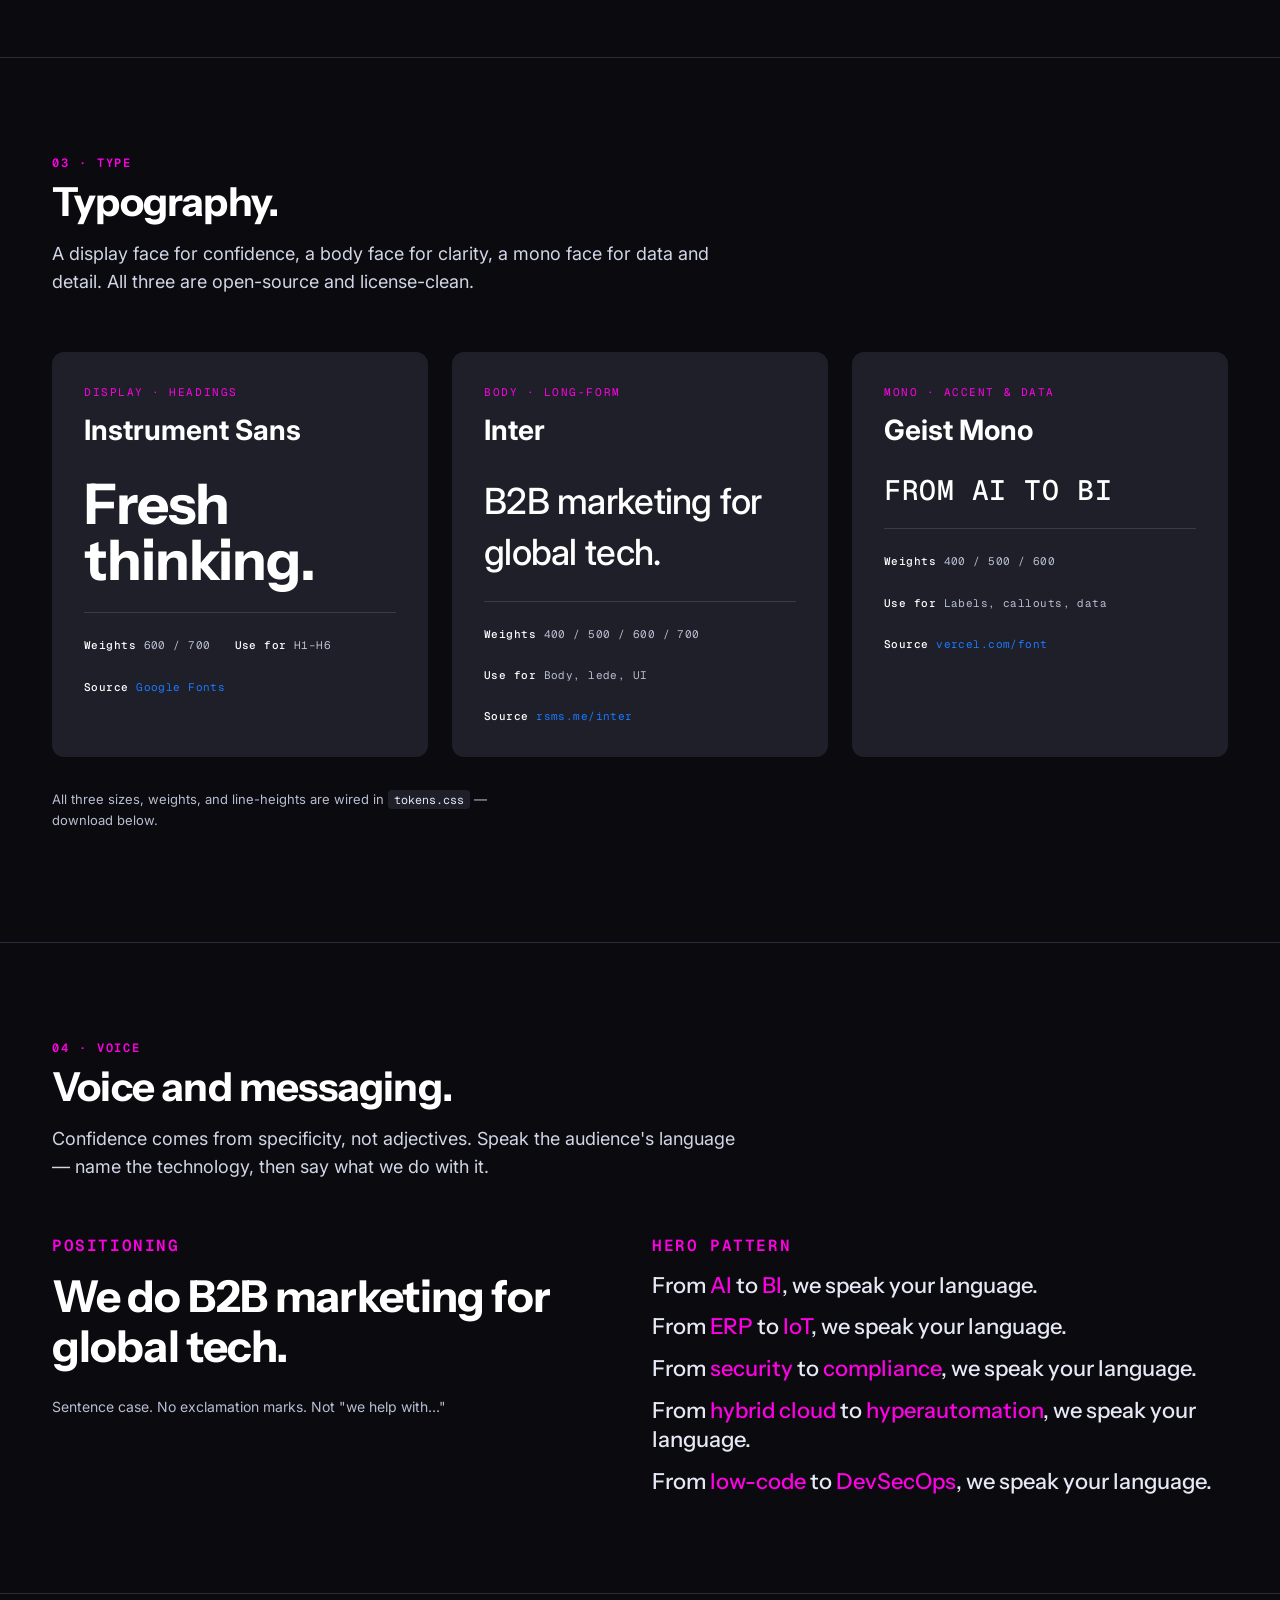
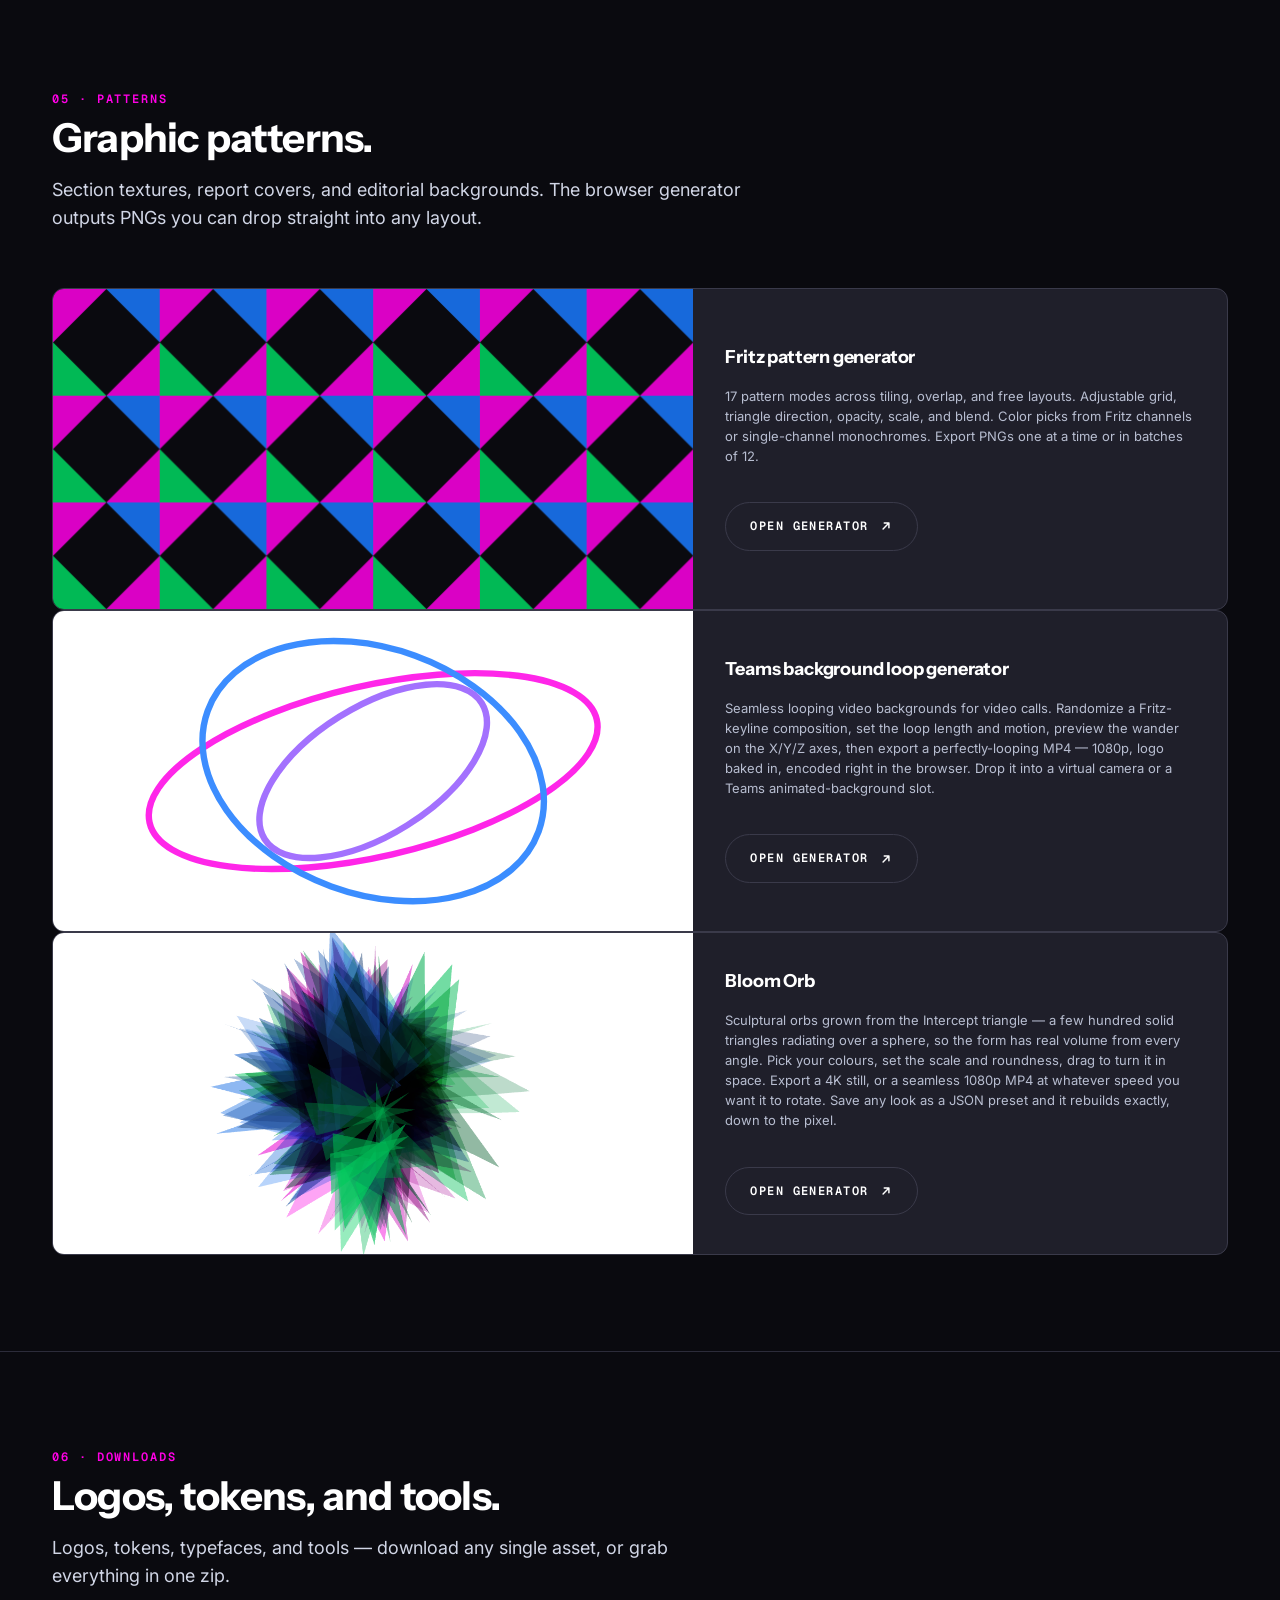
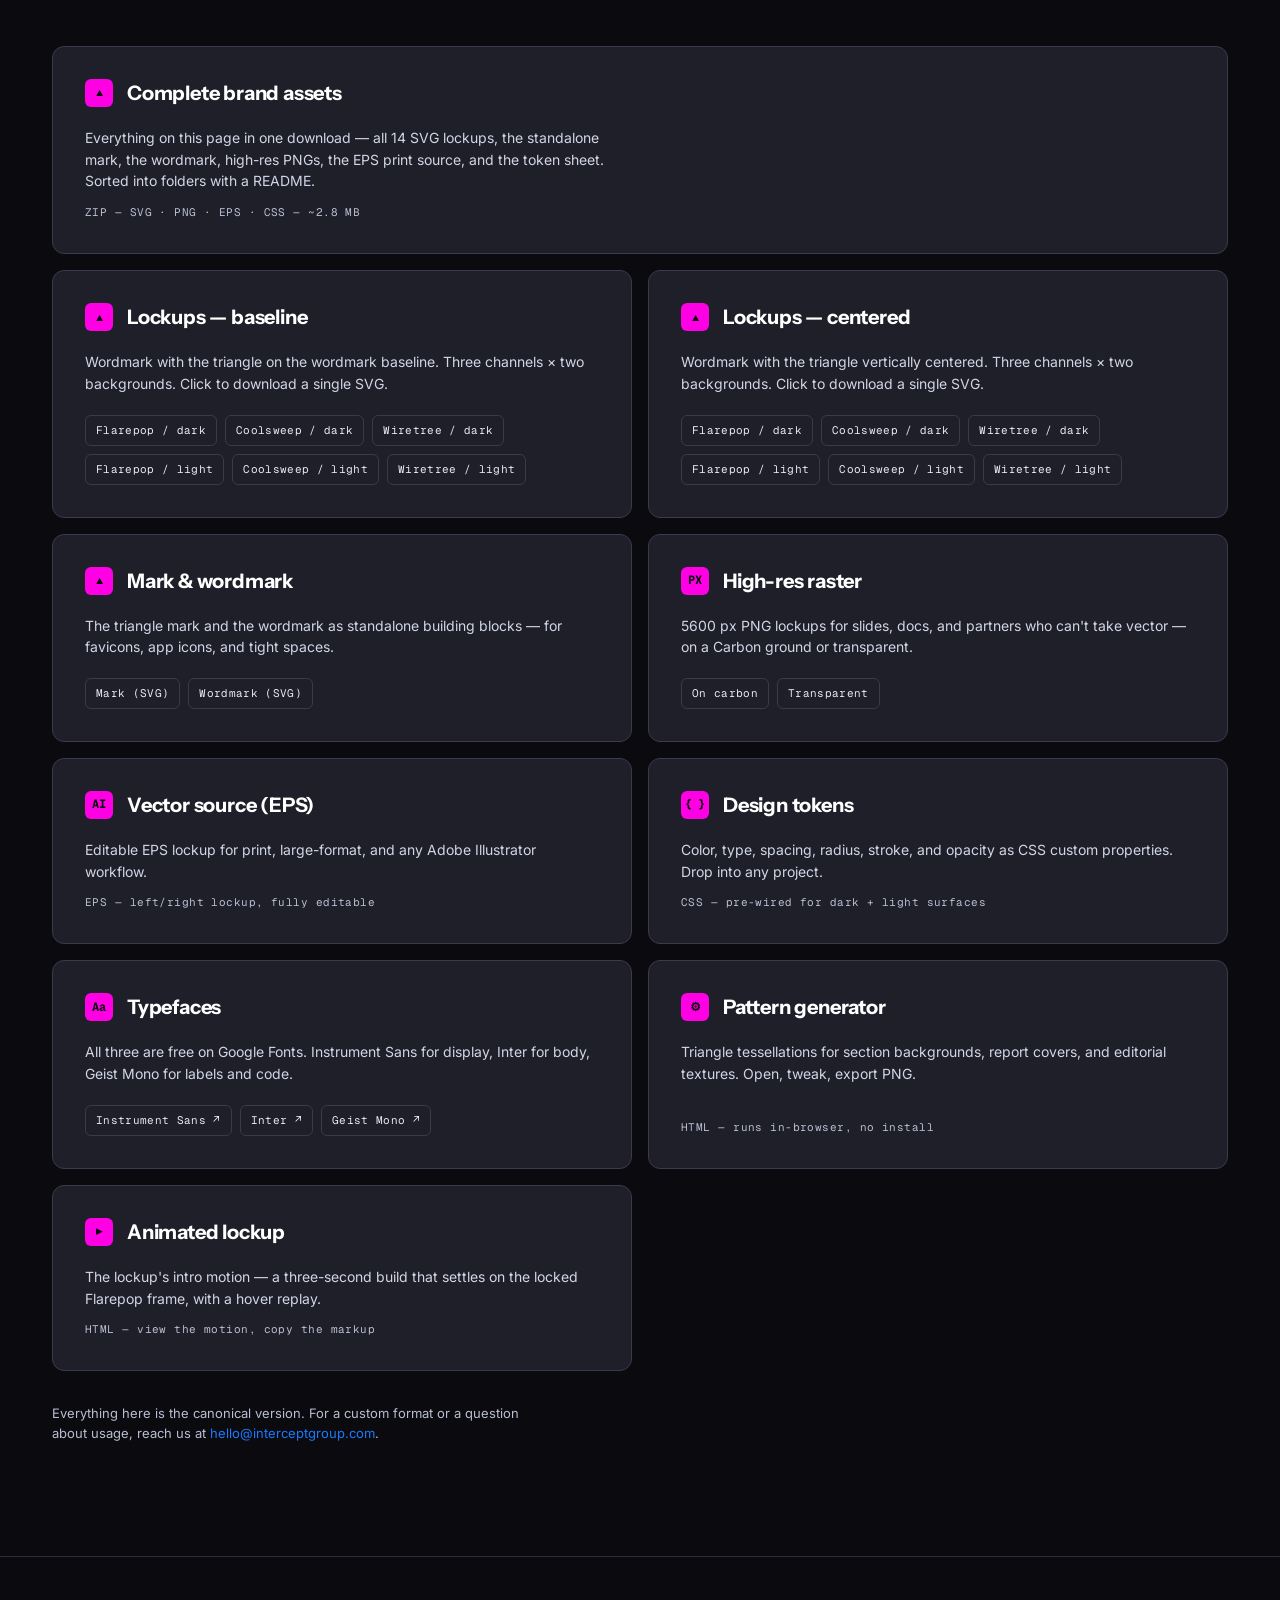
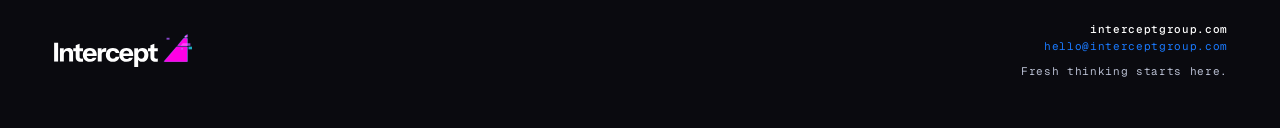
==== commit fb964f1a: "Add Bloom Orb generator (speed control, JSON presets) Third generator on the hub, alongside the patt" ====
--- a/index.html
+++ b/index.html
@@ -462,6 +462,7 @@
       overflow: hidden;
     }
     .pattern-card__preview svg { width: 100%; height: 100%; }
+    .pattern-card__preview img { width: 100%; height: 100%; object-fit: cover; display: block; }
     .pattern-card__meta {
       padding: 20px 24px;
     }
@@ -969,6 +970,20 @@
         </a>
       </div>
     </article>
+
+    <article class="pattern-card pattern-card--wide">
+      <div class="pattern-card__preview" style="background:#fff;">
+        <img src="generators/bloom-orb-preview.png" alt="A bloom orb — hundreds of solid Intercept triangles radiating over a sphere in pink, blue and green">
+      </div>
+      <div class="pattern-card__meta">
+        <h3>Bloom Orb</h3>
+        <p>Sculptural orbs grown from the Intercept triangle — a few hundred solid triangles radiating over a sphere, so the form has real volume from every angle. Pick your colours, set the scale and roundness, drag to turn it in space. Export a 4K still, or a seamless 1080p MP4 at whatever speed you want it to rotate. Save any look as a JSON preset and it rebuilds exactly, down to the pixel.</p>
+        <a class="btn btn--ghost" href="generators/bloom-orb-public.html" target="_blank" rel="noopener">
+          Open generator
+          <svg viewBox="0 0 24 24" fill="none" stroke="currentColor" stroke-width="2.5" stroke-linecap="round" stroke-linejoin="round"><path d="M7 17L17 7M9 7h8v8"/></svg>
+        </a>
+      </div>
+    </article>
   </div>
 </section>
 
